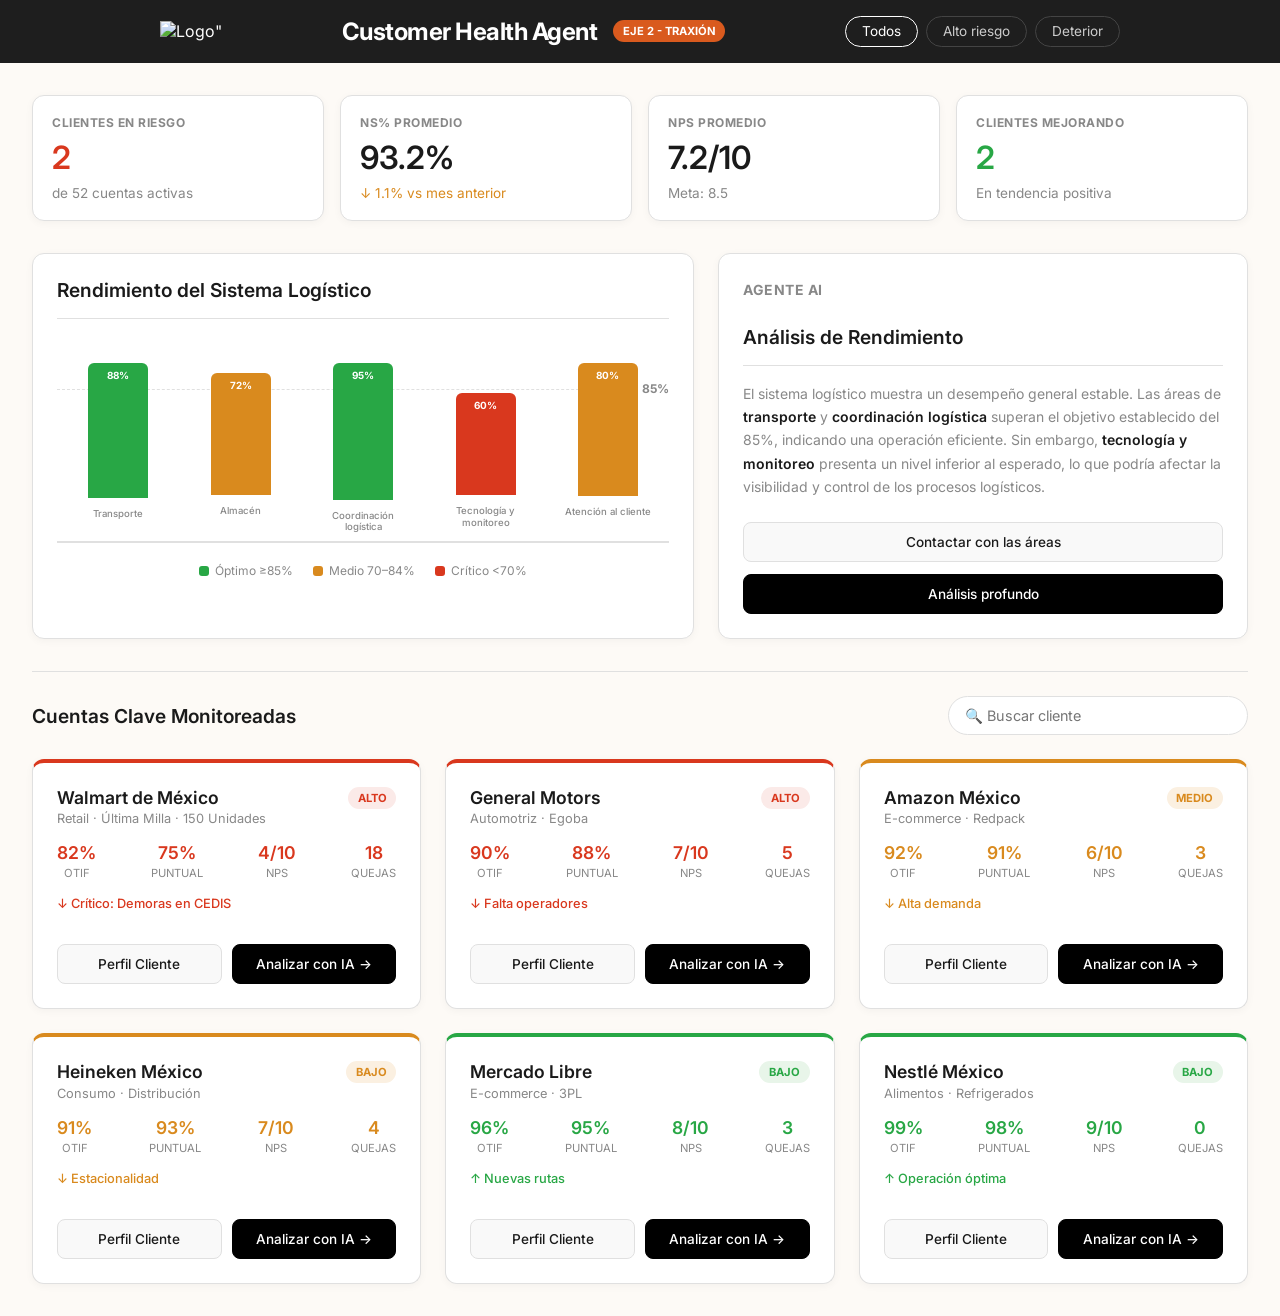
==== index.html @ bd0950a3 "corregi cosas" ====
<!DOCTYPE html>
<html lang="es">
<head>
    <meta charset="UTF-8">
    <meta name="viewport" content="width=device-width, initial-scale=1.0">
    <title>Customer Health Agent - Traxión</title>
    <link href="https://fonts.googleapis.com/css2?family=Inter:wght@400;500;600;700&display=swap" rel="stylesheet">
    <link rel="stylesheet" href="css/styles.css">
</head>
<body>

    <header class="topbar">
        <div>
            <img class="logo" src="https://traxion.global/hubfs/traxion-global-sitio-mar24/Nuevos%20Logos%20REDIMENSI%C3%93N/Logos%20TRAXION%20-%20No%20tilde/SVG-500x150_17-TRAXION%20ESP%20GRIS.svg" alt=Logo">
        </div>
        <div class="topbar__logo">
            <h1>Customer Health Agent</h1>
            <span class="badge badge--brand">EJE 2 - TRAXIÓN</span>
        </div>
     
        <div class="topbar__filters">
            <button class="btn btn--pill active">Todos</button>
            <button class="btn btn--pill">Alto riesgo</button>
            <button class="btn btn--pill">Deterior</button>
        </div>
    </header>

    <main class="dashboard">
        
        <section class="kpi-summary">
            <div class="kpi-card">
                <p class="kpi-card__title">CLIENTES EN RIESGO</p>
                <p class="kpi-card__value text-danger">2</p>
                <p class="kpi-card__subtitle">de 52 cuentas activas</p>
            </div>
            <div class="kpi-card">
                <p class="kpi-card__title">NS% PROMEDIO</p>
                <p class="kpi-card__value">93.2%</p>
                <p class="kpi-card__subtitle text-warning">↓ 1.1% vs mes anterior</p>
            </div>
            <div class="kpi-card">
                <p class="kpi-card__title">NPS PROMEDIO</p>
                <p class="kpi-card__value"><span class="text-main">7.2</span>/10</p>
                <p class="kpi-card__subtitle">Meta: 8.5</p>
            </div>
            <div class="kpi-card">
                <p class="kpi-card__title">CLIENTES MEJORANDO</p>
                <p class="kpi-card__value text-success">2</p>
                <p class="kpi-card__subtitle">En tendencia positiva</p>
            </div>
        </section>
        <section class="Logistic">
            <section class="graphics">

            <h2>Rendimiento del Sistema Logístico</h2>
            <br>
                <div class="grafica">

                    <div class="meta"><span>85%</span></div>

                    <div class="grupo-barra">
                        <div class="barra" id="transporte"><span class="porcentaje"></span></div>
                        <span class="titulo-barra">Transporte</span>
                    </div>

                    <div class="grupo-barra">
                        <div class="barra" id="almacen"><span class="porcentaje"></span></div>
                        <span class="titulo-barra">Almacén</span>
                    </div>

                    <div class="grupo-barra">
                        <div class="barra" id="coordinacion"><span class="porcentaje"></span></div>
                        <span class="titulo-barra">Coordinación logística</span>
                    </div>

                    <div class="grupo-barra">
                        <div class="barra" id="tecnologia"><span class="porcentaje"></span></div>
                        <span class="titulo-barra">Tecnología y monitoreo</span>
                    </div>

                    <div class="grupo-barra">
                        <div class="barra" id="cliente"><span class="porcentaje"></span></div>
                        <span class="titulo-barra">Atención al cliente</span>
                    </div>
                </div>

                <div class="leyenda">
                    <div class="estado">
                        <span class="color verde"></span>
                        Óptimo ≥85%
                    </div>

                    <div class="estado">
                        <span class="color amarillo"></span>
                        Medio 70–84%
                    </div>

                    <div class="estado">
                        <span class="color rojo"></span>
                        Crítico &lt;70%
                    </div>
                </div>
            </section>
            <section class="panel-analisis">
                <p class="panel-analisis__eyebrow">AGENTE AI</p>
                <h3>Análisis de Rendimiento</h3>
                <p>
                El sistema logístico muestra un desempeño general estable. 
                Las áreas de <b>transporte</b> y <b>coordinación logística</b> superan el objetivo 
                establecido del 85%, indicando una operación eficiente.

                Sin embargo, <b>tecnología y monitoreo</b> presenta un nivel inferior al esperado,
                lo que podría afectar la visibilidad y control de los procesos logísticos.
                </p>

                <div class="botones">

                    <button class="btn-contacto">
                        Contactar con las áreas
                    </button>

                    <button class="btn-analisis">
                        Análisis profundo
                    </button>

                </div>

            </section>

        </section>
        
        <section class="clients">
            <div class="clients__header">
                <h2>Cuentas Clave Monitoreadas</h2>
                <div class="search-container">

            <input type="text" class="search-bar" placeholder="🔍 Buscar cliente" id="buscador">  

            </div>
            </div>

            <div class="clients__grid"></div>

        </section>
    </main>
    <script src="js/data.js"></script>
    <script src="js/script.js"></script>
</body>
</html>
---- css/styles.css ----
/* =========================================
   1. VARIABLES Y COLORES
   ========================================= */
:root {
    --bg-app: #fdfaf6;
    --bg-card: #ffffff;
    --text-main: #1a1a1a;
    --text-muted: #888888;
    --danger: #d9381e;
    --danger-light: #fbeae8;
    --warning: #d98a1e;
    --warning-light: #fbf0e1;
    --success: #28a745;
    --success-light: #e8f5e9;
    --brand-dark: #1e1e1e;
    --brand-orange: #d95a1e;
    --border-color: #e0e0e0;
    --shadow: 0 2px 8px rgba(0,0,0,0.04);
}

* { margin: 0; padding: 0; box-sizing: border-box; font-family: 'Inter', sans-serif; }
body { background-color: var(--bg-app); color: var(--text-main); }

/* =========================================
   2. TOPBAR
   ========================================= */
.topbar {
    display: flex;
    justify-content: space-between;
    align-items: center;
    padding: 1rem 10rem;
    background-color: var(--brand-dark);
    color: white;
    flex-wrap: wrap;     
    gap: 0.75rem;        
    position: sticky;    /* Le dice al navegador que se "pegue" al hacer scroll */
    top: 0;              /* Se pega exactamente en el tope (0 pixeles) de la pantalla */
    z-index: 1000;       /* Asegura que la barra siempre pase por encima de las tarjetas y no por detrás */
}
.topbar__logo { display: flex; align-items: center; gap: 1rem; flex-wrap: wrap; }
.topbar__logo h1 { font-size: 1.5rem; font-weight: 700; letter-spacing: -0.5px; }
.topbar__subtitle { color: #aaa; font-size: 0.85rem; margin-left: 1rem; }

.topbar__filters { display: flex; gap: 0.5rem; flex-wrap: wrap; } /* ← flex-wrap NUEVO */

/* =========================================
   3. DASHBOARD Y LAYOUT
   ========================================= */
.logo{
    height: 50px;
}

.dashboard { max-width: 1280px; margin: 0 auto; padding: 2rem; }

.kpi-summary {
    display: grid;
    grid-template-columns: repeat(4, 1fr);
    gap: 1rem;
    margin-bottom: 2rem;
}

.clients__header {
    display: flex;
    justify-content: space-between;
    align-items: center;
    margin-bottom: 1.5rem;
    border-top: 1px solid var(--border-color);
    padding-top: 1.5rem;
    flex-wrap: wrap;   
    gap: 0.75rem;      
}
.clients__header h2 { font-size: 1.2rem; font-weight: 600; }

.clients__grid {
    display: grid;
    grid-template-columns: repeat(3, 1fr);
    gap: 1.5rem;
}

/* =========================================
   3.5. GRAFICAS (Grafica y agente)
   ========================================= */
.Logistic {
    display: grid;
    grid-template-columns: 1.25fr 1fr;
    gap: 1.5rem;
    margin-bottom: 2rem;
}

.graphics, .panel-analisis {
    background: var(--bg-card);
    border-radius: 12px;
    padding: 1.5rem;
    box-shadow: var(--shadow);
    border: 1px solid var(--border-color);
    display: flex;
    flex-direction: column;
}

/* Encabezado de sección — igual que clients__header */
.graphics h2 {
    font-size: 1.2rem;
    font-weight: 600;
    color: var(--text-main);
    padding-bottom: 1rem;
    border-bottom: 1px solid var(--border-color);
    margin-bottom: 0;
}

/* Label "AGENTE AI" — igual que kpi-card__title */
.panel-analisis__eyebrow {
    font-size: 0.75rem;
    font-weight: 700;
    color: var(--brand-orange);
    text-transform: uppercase;
    letter-spacing: 0.5px;
    margin-bottom: 0.35rem;
}

/* Título principal del panel */
.panel-analisis h3 {
    font-size: 1.2rem;
    font-weight: 600;
    color: var(--text-main);
    padding-bottom: 1rem;
    border-bottom: 1px solid var(--border-color);
    margin-bottom: 1rem;
}

.panel-analisis p {
    font-size: 0.875rem;
    color: var(--text-muted);
    line-height: 1.65;
    flex: 1;
    margin-bottom: 1.5rem;
}

.panel-analisis b {
    color: var(--text-main);
    font-weight: 600;
}

/* ── Gráfica de barras ── */
.grafica {
    height: 200px;
    display: flex;
    align-items: flex-end;
    justify-content: space-around;
    position: relative;
    padding-bottom: 8px;
    border-bottom: 2px solid var(--border-color);
    margin-top: 2rem;
    margin-bottom: 1.25rem;
}

.meta {
    position: absolute;
    bottom: 85%;
    left: 0;
    width: 100%;
    border-top: 1px dashed var(--border-color);
    z-index: 1;
}

.meta span {
    position: absolute;
    top: -7px;           /* Centra el número exactamente a la mitad de la línea */
    right: 0;            /* Lo mueve a la derecha, donde se ve más limpio */
    left: auto;          /* Anula el left:0 que estaba causando el problema */
    font-size: 0.75rem;
    color: var(--text-muted);
    font-weight: 700;
    background: var(--bg-card); /* Fondo blanco para que corte la línea punteada */
    padding-left: 10px;  /* Le da un respiro visual antes de que empiece la línea */
    line-height: 1;
}

.grupo-barra {
    display: flex;
    flex-direction: column;
    align-items: center;
    width: clamp(70px, 16vw, 100px);
    z-index: 2;
    height: 100%;
    justify-content: flex-end;
}

.barra {
    width: 60px;
    border-radius: 6px 6px 0 0;
    display: flex;
    justify-content: center;
    align-items: flex-start;
    padding-top: 6px;
    transition: height 0.9s cubic-bezier(0.34, 1.56, 0.64, 1);
}

.porcentaje {
    color: white;
    font-size: 0.7rem;
    font-weight: 700;
}

.titulo-barra {
    font-size: 0.68rem;
    font-weight: 500;
    color: var(--text-muted);
    text-align: center;
    margin-top: 10px;
    line-height: 1.2;
    height: 28px;
}

/* ── Leyenda ── */
.leyenda {
    display: flex;
    justify-content: center;
    gap: 1.25rem;
}

.estado {
    display: flex;
    align-items: center;
    gap: 6px;
    font-size: 0.75rem;
    color: var(--text-muted);
}

.estado .color {
    width: 10px;
    height: 10px;
    border-radius: 3px;
}

.color.verde   { background-color: var(--success); }
.color.amarillo { background-color: var(--warning); }
.color.rojo    { background-color: var(--danger); }

/* ── Botones del panel — reutilizan el sistema existente ── */
.botones {
    display: flex;
    flex-direction: column;
    gap: 0.75rem;
}

.btn-contacto {
    flex: 1;
    padding: 0.7rem 1rem;
    font-size: 0.85rem;
    font-weight: 500;
    text-align: center;
    border-radius: 8px;
    border: 1px solid var(--border-color);
    color: var(--text-main);
    background-color: #f9f9f9;
    cursor: pointer;
    transition: all 0.2s ease;
}
.btn-contacto:hover { background-color: #eeeeee; border-color: #bbb; }

.btn-analisis {
    flex: 1;
    padding: 0.7rem 1rem;
    font-size: 0.85rem;
    font-weight: 500;
    text-align: center;
    border-radius: 8px;
    border: 1px solid #000;
    background-color: #000;
    color: #fff;
    cursor: pointer;
    transition: all 0.2s ease;
}
.btn-analisis:hover {
    background-color: #333;
    box-shadow: 0 4px 8px rgba(0,0,0,0.15);
    transform: translateY(-1px);
}

@media (max-width: 900px) {
    .Logistic { grid-template-columns: 1fr; }
    .barra { width: clamp(35px, 9vw, 55px); } /* ← Barras más anchas en móvil */
    .grupo-barra { width: clamp(50px, 12vw, 70px); }
}
/* =========================================
   4. TARJETAS (CARDS)
   ========================================= */
.kpi-card, .client-card {
    background-color: var(--bg-card);
    border-radius: 12px;
    padding: 1.2rem;
    box-shadow: var(--shadow);
    border: 1px solid var(--border-color);
}

.kpi-card { display: flex; flex-direction: column; gap: 0.5rem; }
.kpi-card__title { font-size: 0.75rem; font-weight: 700; color: var(--text-muted); letter-spacing: 0.5px; }
.kpi-card__value { font-size: 2rem; font-weight: 600; }
.kpi-card__subtitle { font-size: 0.85rem; color: var(--text-muted); }

.client-card {
    display: flex;
    flex-direction: column;
    position: relative;
    overflow: hidden;
    padding: 24px;
}

.card--danger { border-top: 4px solid var(--danger); }
.card--warning { border-top: 4px solid var(--warning); }
.card--success { border-top: 4px solid var(--success); }

.client-card__header {
    display: flex;
    justify-content: space-between;
    align-items: flex-start;
    margin-bottom: 1rem;
    gap: 0.5rem;         
}

.client-card__name { font-size: 1.1rem; font-weight: 600; margin-bottom: 0.2rem; }
.client-card__meta { font-size: 0.8rem; color: var(--text-muted); }

.client-card__metrics {
    display: flex;
    justify-content: space-between;
    margin-bottom: 0.75rem;
}

.metric { display: flex; flex-direction: column; align-items: center; gap: 0.2rem; }
.metric__value { font-weight: 600; font-size: 1.1rem; }
.metric__label { font-size: 0.7rem; color: var(--text-muted); text-transform: uppercase; }

.client-card__trend { margin-bottom: 1rem; }
.badge-trend { font-size: 0.8rem; font-weight: 500; }

/* =========================================
   5. BOTONES Y ETIQUETAS
   ========================================= */
.badge {
    padding: 0.25rem 0.6rem;
    border-radius: 12px;
    font-size: 0.7rem;
    font-weight: 700;
    text-transform: uppercase;
    white-space: nowrap;  
    flex-shrink: 0;       
}
.badge--brand { background-color: var(--brand-orange); color: white; border-radius: 20px; }
.badge--danger-light { background-color: var(--danger-light); color: var(--danger); }
.badge--warning-light { background-color: var(--warning-light); color: var(--warning); }
.badge--success-light { background-color: var(--success-light); color: var(--success); }

.btn--pill {
    padding: 0.4rem 1rem;
    border-radius: 20px;
    background: transparent;
    border: 1px solid #444;
    color: #ccc;
    cursor: pointer;
    font-size: 0.85rem;
    white-space: nowrap;
}
.btn--pill.active { border-color: white; color: white; }

.client-card__actions {
    display: flex;
    gap: 10px;
    margin-top: auto;
    padding-top: 1rem;
}

.btn--outline-full {
    flex: 1;
    padding: 0.7rem 0.5rem;
    font-size: 0.85rem;
    font-weight: 500;
    text-align: center;
    text-decoration: none;
    border-radius: 8px;
    border: 1px solid var(--border-color);
    color: var(--text-main);
    background-color: #f9f9f9;
    transition: all 0.2s ease;
    display: inline-block;
    white-space: nowrap;
}
.btn--outline-full:hover { background-color: #eeeeee; border-color: #bbbbbb; color: #000; }
.btn--primary { background-color: #000 !important; color: #fff !important; border-color: #000 !important; }
.btn--primary:hover { background-color: #333 !important; color: #fff !important; box-shadow: 0 4px 8px rgba(0,0,0,0.2); }

.search-bar {
    padding: 0.6rem 1rem;
    border-radius: 30px;
    border: 1px solid var(--border-color);
    width: 300px;
    font-size: 0.9rem;
    outline: none;
    background-color: #ffffff;
    transition: all 0.3s ease;
}
.search-bar:focus {
    border-color: var(--border-color);
    box-shadow: 0 0 0 4px rgba(221,177,157,0.1);
    width: 350px;
}

.text-danger { color: var(--danger); }
.text-warning { color: var(--warning); }
.text-success { color: var(--success); }
.text-main { color: var(--text-main); }

/* =========================================
   6. RESPONSIVE  ← TODO NUEVO
   ========================================= */
@media (max-width: 1100px) {
    .topbar { padding: 1rem 2rem; }
}

@media (max-width: 900px) {
    .kpi-summary { grid-template-columns: repeat(2, 1fr); }
    .clients__grid { grid-template-columns: repeat(2, 1fr); }
    .search-bar { width: 220px; }
    .search-bar:focus { width: 240px; }
}

@media (max-width: 600px) {
    .topbar { padding: 0.75rem 1rem; }
    .topbar__logo h1 { font-size: 1.1rem; }
    .dashboard { padding: 1rem; }
    .kpi-summary { grid-template-columns: repeat(2, 1fr); gap: 0.75rem; }
    .kpi-card__value { font-size: 1.6rem; }
    .clients__grid { grid-template-columns: 1fr; }
    .clients__header { flex-direction: column; align-items: flex-start; }
    .search-bar { width: 100%; }
    .search-bar:focus { width: 100%; }
    .client-card { padding: 16px; }
    .btn--outline-full { font-size: 0.78rem; padding: 0.6rem 0.4rem; }
}

.grafica { height: 180px; margin-top: 1.5rem; }
.titulo-barra { font-size: 0.6rem; }
.porcentaje { font-size: 0.62rem; }
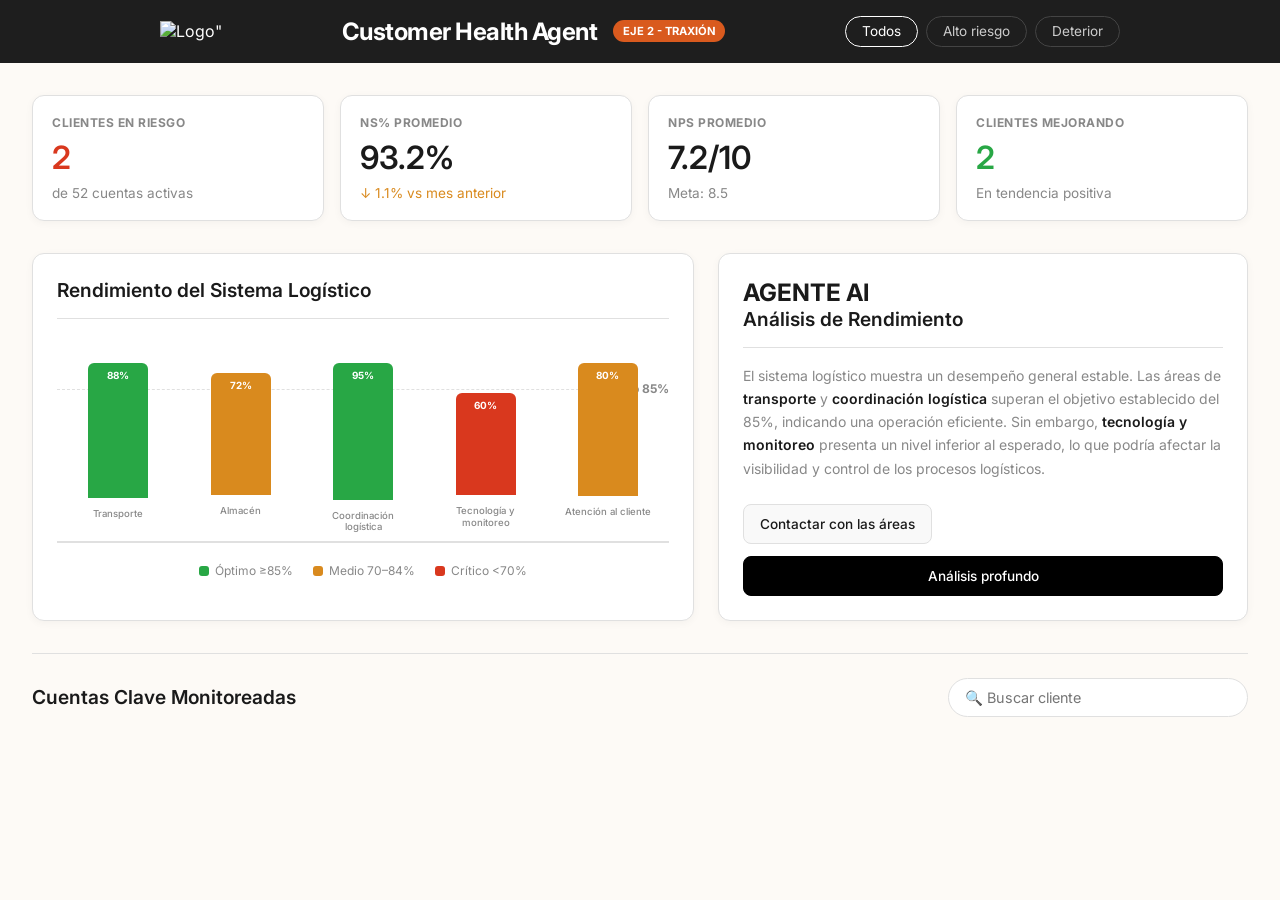
==== commit 9cf5ca28: "contacto areas" ====
--- a/index.html
+++ b/index.html
@@ -56,7 +56,7 @@
             <br>
                 <div class="grafica">
 
-                    <div class="meta"><span>85%</span></div>
+                    <div class="meta"><span>Objetivo 85%</span></div>
 
                     <div class="grupo-barra">
                         <div class="barra" id="transporte"><span class="porcentaje"></span></div>
@@ -102,7 +102,7 @@
                 </div>
             </section>
             <section class="panel-analisis">
-                <p class="panel-analisis__eyebrow">AGENTE AI</p>
+                <h2>AGENTE AI</h2>
                 <h3>Análisis de Rendimiento</h3>
                 <p>
                 El sistema logístico muestra un desempeño general estable. 
@@ -115,9 +115,11 @@
 
                 <div class="botones">
 
-                    <button class="btn-contacto">
-                        Contactar con las áreas
-                    </button>
+                    <a href="contacto_areas.html">
+                        <button class="btn-contacto">
+                            Contactar con las áreas
+                        </button>
+                    </a>
 
                     <button class="btn-analisis">
                         Análisis profundo
@@ -129,6 +131,7 @@
 
         </section>
         
+
         <section class="clients">
             <div class="clients__header">
                 <h2>Cuentas Clave Monitoreadas</h2>
@@ -139,11 +142,137 @@
             </div>
             </div>
 
-            <div class="clients__grid"></div>
-
+            <div class="clients__grid">
+                
+                <article class="client-card card--danger">
+                    <div class="client-card__header">
+                        <div class="client-card__info">
+                            <h3 class="client-card__name">Walmart de México</h3>
+                            <p class="client-card__meta">Retail · Última Milla · 150 Unidades</p>
+                        </div>
+                        <span class="badge badge--danger-light">ALTO</span>
+                    </div>
+                    <div class="client-card__metrics">
+                        <div class="metric"><span class="metric__value text-danger">82%</span><span class="metric__label">OTIF</span></div>
+                        <div class="metric"><span class="metric__value text-danger">75%</span><span class="metric__label">Puntual</span></div>
+                        <div class="metric"><span class="metric__value text-danger">4/10</span><span class="metric__label">NPS</span></div>
+                        <div class="metric"><span class="metric__value text-danger">18</span><span class="metric__label">Quejas</span></div>
+                    </div>
+                    <div class="client-card__trend"><span class="text-danger badge-trend">↓ Crítico: Demoras en CEDIS</span></div>
+                    <div class="client-card__actions">
+                        <a href="perfil-cliente.html?id=walmart" class="btn btn--outline-full">Perfil Cliente</a>
+                        <a href="diagnostico.html" class="btn btn--outline-full btn--primary">Analizar con IA →</a>
+                    </div>
+                </article>
+
+                <article class="client-card card--danger">
+                    <div class="client-card__header">
+                        <div class="client-card__info">
+                            <h3 class="client-card__name">General Motors</h3>
+                            <p class="client-card__meta">Automotriz · Egoba</p>
+                        </div>
+                        <span class="badge badge--danger-light">ALTO</span>
+                    </div>
+                    <div class="client-card__metrics">
+                        <div class="metric"><span class="metric__value text-danger">90%</span><span class="metric__label">OTIF</span></div>
+                        <div class="metric"><span class="metric__value text-danger">88%</span><span class="metric__label">Puntual</span></div>
+                        <div class="metric"><span class="metric__value text-danger">7/10</span><span class="metric__label">NPS</span></div>
+                        <div class="metric"><span class="metric__value text-danger">5</span><span class="metric__label">Quejas</span></div>
+                    </div>
+                    <div class="client-card__trend"><span class="text-danger badge-trend">↓ Alerta: Falta operadores</span></div>
+                    <div class="client-card__actions">
+                        <a href="perfil-cliente.html?id=gm" class="btn btn--outline-full">Perfil Cliente</a>
+                        <a href="diagnostico-General-Motors.html" class="btn btn--outline-full btn--primary">Analizar con IA →</a>
+                    </div>
+                </article>
+
+                <article class="client-card card--warning">
+                    <div class="client-card__header">
+                        <div class="client-card__info">
+                            <h3 class="client-card__name">Amazon México</h3>
+                            <p class="client-card__meta">E-commerce · Redpack</p>
+                        </div>
+                        <span class="badge badge--warning-light">MEDIO</span>
+                    </div>
+                    <div class="client-card__metrics">
+                        <div class="metric"><span class="metric__value text-warning">92%</span><span class="metric__label">OTIF</span></div>
+                        <div class="metric"><span class="metric__value text-warning">91%</span><span class="metric__label">Puntual</span></div>
+                        <div class="metric"><span class="metric__value text-warning">6/10</span><span class="metric__label">NPS</span></div>
+                        <div class="metric"><span class="metric__value text-warning">12</span><span class="metric__label">Quejas</span></div>
+                    </div>
+                    <div class="client-card__trend"><span class="text-warning badge-trend">↓ Alta demanda</span></div>
+                    <div class="client-card__actions">
+                        <a href="perfil-cliente.html?id=amazon" class="btn btn--outline-full">Perfil Cliente</a>
+                        <a href="diagnostico-Amazon.html" class="btn btn--outline-full btn--primary">Analizar con IA →</a>
+                    </div>
+                </article>
+
+                <article class="client-card card--warning">
+                    <div class="client-card__header">
+                        <div class="client-card__info">
+                            <h3 class="client-card__name">Heineken México</h3>
+                            <p class="client-card__meta">Consumo · Distribución</p>
+                        </div>
+                        <span class="badge badge--warning-light">BAJO</span>
+                    </div>
+                    <div class="client-card__metrics">
+                        <div class="metric"><span class="metric__value text-warning">98%</span><span class="metric__label">OTIF</span></div>
+                        <div class="metric"><span class="metric__value text-warning">97%</span><span class="metric__label">Puntual</span></div>
+                        <div class="metric"><span class="metric__value text-warning">9/10</span><span class="metric__label">NPS</span></div>
+                        <div class="metric"><span class="metric__value text-warning">1</span><span class="metric__label">Quejas</span></div>
+                    </div>
+                    <div class="client-card__trend"><span class="text-warning badge-trend">↓ Estacionalidad</span></div>
+                    <div class="client-card__actions">
+                        <a href="perfil-cliente.html?id=heineken" class="btn btn--outline-full">Perfil Cliente</a>
+                        <a href="diagnostico-Heineken.html" class="btn btn--outline-full btn--primary">Analizar con IA →</a>
+                    </div>
+                </article>
+
+                <article class="client-card card--success">
+                    <div class="client-card__header">
+                        <div class="client-card__info">
+                            <h3 class="client-card__name">Mercado Libre</h3>
+                            <p class="client-card__meta">E-commerce · 3PL</p>
+                        </div>
+                        <span class="badge badge--success-light">BAJO</span>
+                    </div>
+                    <div class="client-card__metrics">
+                        <div class="metric"><span class="metric__value text-main">96%</span><span class="metric__label">OTIF</span></div>
+                        <div class="metric"><span class="metric__value text-main">95%</span><span class="metric__label">Puntual</span></div>
+                        <div class="metric"><span class="metric__value text-main">8/10</span><span class="metric__label">NPS</span></div>
+                        <div class="metric"><span class="metric__value text-main">3</span><span class="metric__label">Quejas</span></div>
+                    </div>
+                    <div class="client-card__trend"><span class="text-success badge-trend">↑ Nuevas rutas</span></div>
+                    <div class="client-card__actions">
+                        <a href="perfil-cliente.html?id=meli" class="btn btn--outline-full">Perfil Cliente</a>
+                        <a href="diagnostico-Mercado-Libre.html" class="btn btn--outline-full btn--primary">Analizar con IA →</a>
+                    </div>
+                </article>
+
+                <article class="client-card card--success">
+                    <div class="client-card__header">
+                        <div class="client-card__info">
+                            <h3 class="client-card__name">Nestlé México</h3>
+                            <p class="client-card__meta">Alimentos · Refrigerados</p>
+                        </div>
+                        <span class="badge badge--success-light">BAJO</span>
+                    </div>
+                    <div class="client-card__metrics">
+                        <div class="metric"><span class="metric__value text-main">99%</span><span class="metric__label">OTIF</span></div>
+                        <div class="metric"><span class="metric__value text-main">98%</span><span class="metric__label">Puntual</span></div>
+                        <div class="metric"><span class="metric__value text-main">9/10</span><span class="metric__label">NPS</span></div>
+                        <div class="metric"><span class="metric__value text-main">0</span><span class="metric__label">Quejas</span></div>
+                    </div>
+                    <div class="client-card__trend"><span class="text-success badge-trend">↑ Operación óptima</span></div>
+                    <div class="client-card__actions">
+                        <a href="perfil-cliente.html?id=nestle" class="btn btn--outline-full">Perfil Cliente</a>
+                        <a href="diagnostico-Nestle.html" class="btn btn--outline-full btn--primary">Analizar con IA →</a>
+                    </div>
+                </article>
+
+            </div>
         </section>
     </main>
-    <script src="js/data.js"></script>
     <script src="js/script.js"></script>
 </body>
 </html>
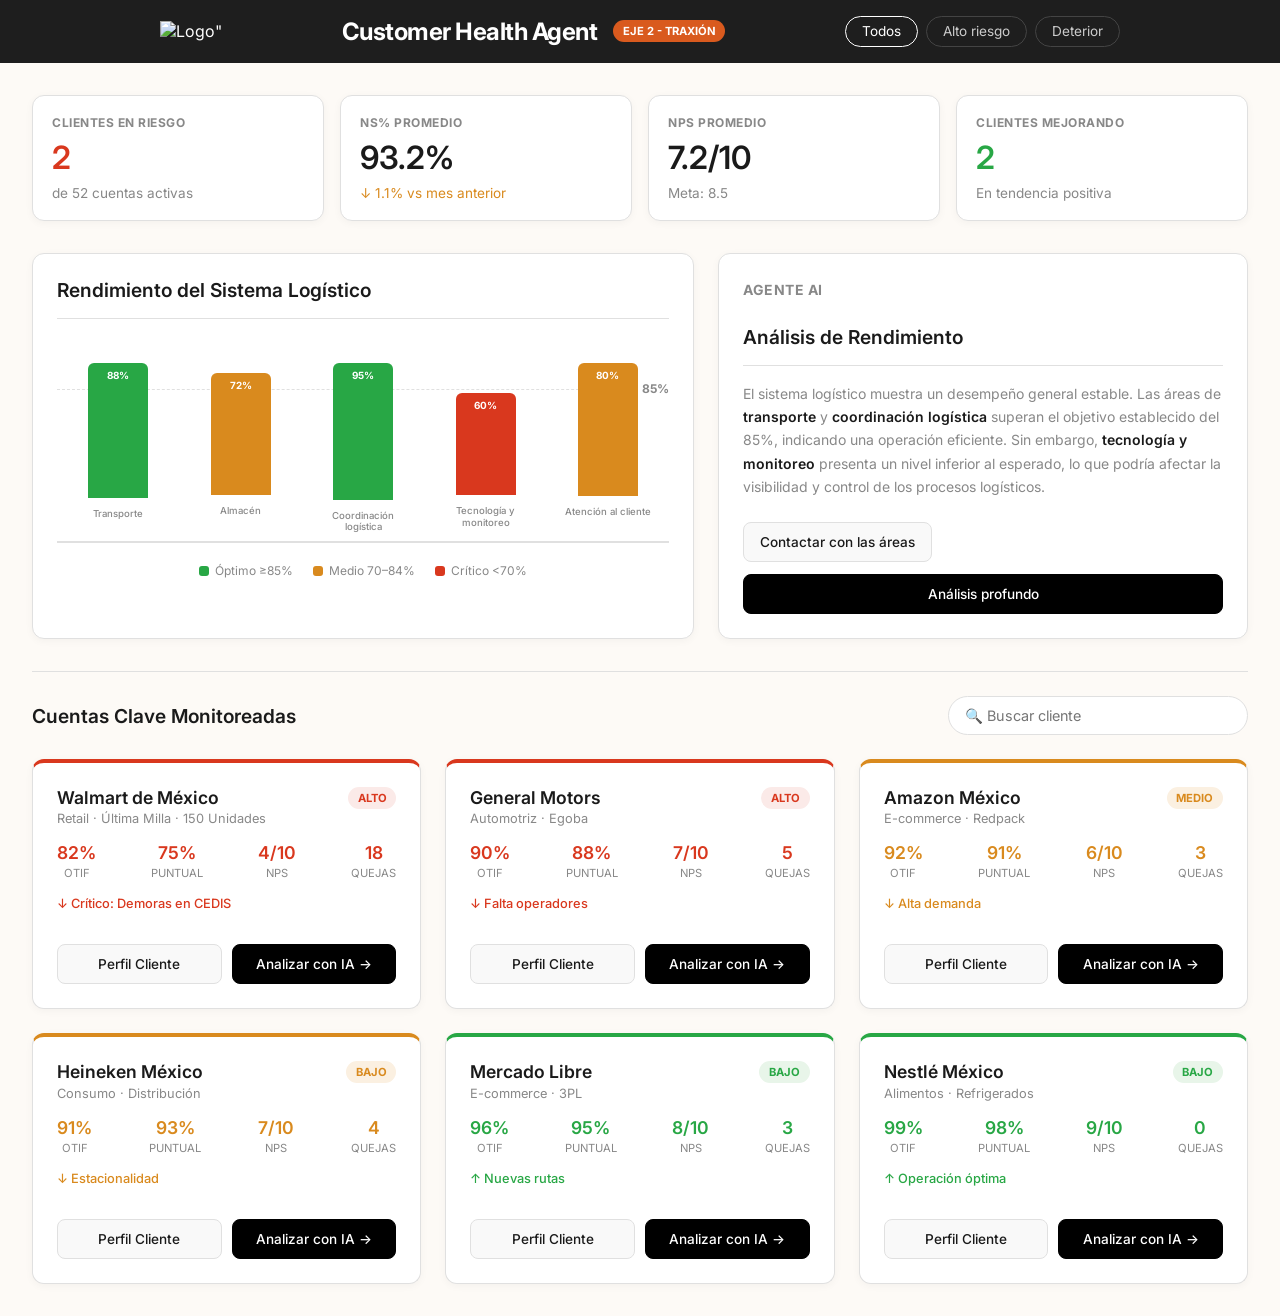
==== commit 3669a3be: "contacto" ====
--- a/index.html
+++ b/index.html
@@ -56,7 +56,7 @@
             <br>
                 <div class="grafica">
 
-                    <div class="meta"><span>Objetivo 85%</span></div>
+                    <div class="meta"><span>85%</span></div>
 
                     <div class="grupo-barra">
                         <div class="barra" id="transporte"><span class="porcentaje"></span></div>
@@ -102,7 +102,7 @@
                 </div>
             </section>
             <section class="panel-analisis">
-                <h2>AGENTE AI</h2>
+                <p class="panel-analisis__eyebrow">AGENTE AI</p>
                 <h3>Análisis de Rendimiento</h3>
                 <p>
                 El sistema logístico muestra un desempeño general estable. 
@@ -131,7 +131,6 @@
 
         </section>
         
-
         <section class="clients">
             <div class="clients__header">
                 <h2>Cuentas Clave Monitoreadas</h2>
@@ -142,137 +141,11 @@
             </div>
             </div>
 
-            <div class="clients__grid">
-                
-                <article class="client-card card--danger">
-                    <div class="client-card__header">
-                        <div class="client-card__info">
-                            <h3 class="client-card__name">Walmart de México</h3>
-                            <p class="client-card__meta">Retail · Última Milla · 150 Unidades</p>
-                        </div>
-                        <span class="badge badge--danger-light">ALTO</span>
-                    </div>
-                    <div class="client-card__metrics">
-                        <div class="metric"><span class="metric__value text-danger">82%</span><span class="metric__label">OTIF</span></div>
-                        <div class="metric"><span class="metric__value text-danger">75%</span><span class="metric__label">Puntual</span></div>
-                        <div class="metric"><span class="metric__value text-danger">4/10</span><span class="metric__label">NPS</span></div>
-                        <div class="metric"><span class="metric__value text-danger">18</span><span class="metric__label">Quejas</span></div>
-                    </div>
-                    <div class="client-card__trend"><span class="text-danger badge-trend">↓ Crítico: Demoras en CEDIS</span></div>
-                    <div class="client-card__actions">
-                        <a href="perfil-cliente.html?id=walmart" class="btn btn--outline-full">Perfil Cliente</a>
-                        <a href="diagnostico.html" class="btn btn--outline-full btn--primary">Analizar con IA →</a>
-                    </div>
-                </article>
+            <div class="clients__grid"></div>
 
-                <article class="client-card card--danger">
-                    <div class="client-card__header">
-                        <div class="client-card__info">
-                            <h3 class="client-card__name">General Motors</h3>
-                            <p class="client-card__meta">Automotriz · Egoba</p>
-                        </div>
-                        <span class="badge badge--danger-light">ALTO</span>
-                    </div>
-                    <div class="client-card__metrics">
-                        <div class="metric"><span class="metric__value text-danger">90%</span><span class="metric__label">OTIF</span></div>
-                        <div class="metric"><span class="metric__value text-danger">88%</span><span class="metric__label">Puntual</span></div>
-                        <div class="metric"><span class="metric__value text-danger">7/10</span><span class="metric__label">NPS</span></div>
-                        <div class="metric"><span class="metric__value text-danger">5</span><span class="metric__label">Quejas</span></div>
-                    </div>
-                    <div class="client-card__trend"><span class="text-danger badge-trend">↓ Alerta: Falta operadores</span></div>
-                    <div class="client-card__actions">
-                        <a href="perfil-cliente.html?id=gm" class="btn btn--outline-full">Perfil Cliente</a>
-                        <a href="diagnostico-General-Motors.html" class="btn btn--outline-full btn--primary">Analizar con IA →</a>
-                    </div>
-                </article>
-
-                <article class="client-card card--warning">
-                    <div class="client-card__header">
-                        <div class="client-card__info">
-                            <h3 class="client-card__name">Amazon México</h3>
-                            <p class="client-card__meta">E-commerce · Redpack</p>
-                        </div>
-                        <span class="badge badge--warning-light">MEDIO</span>
-                    </div>
-                    <div class="client-card__metrics">
-                        <div class="metric"><span class="metric__value text-warning">92%</span><span class="metric__label">OTIF</span></div>
-                        <div class="metric"><span class="metric__value text-warning">91%</span><span class="metric__label">Puntual</span></div>
-                        <div class="metric"><span class="metric__value text-warning">6/10</span><span class="metric__label">NPS</span></div>
-                        <div class="metric"><span class="metric__value text-warning">12</span><span class="metric__label">Quejas</span></div>
-                    </div>
-                    <div class="client-card__trend"><span class="text-warning badge-trend">↓ Alta demanda</span></div>
-                    <div class="client-card__actions">
-                        <a href="perfil-cliente.html?id=amazon" class="btn btn--outline-full">Perfil Cliente</a>
-                        <a href="diagnostico-Amazon.html" class="btn btn--outline-full btn--primary">Analizar con IA →</a>
-                    </div>
-                </article>
-
-                <article class="client-card card--warning">
-                    <div class="client-card__header">
-                        <div class="client-card__info">
-                            <h3 class="client-card__name">Heineken México</h3>
-                            <p class="client-card__meta">Consumo · Distribución</p>
-                        </div>
-                        <span class="badge badge--warning-light">BAJO</span>
-                    </div>
-                    <div class="client-card__metrics">
-                        <div class="metric"><span class="metric__value text-warning">98%</span><span class="metric__label">OTIF</span></div>
-                        <div class="metric"><span class="metric__value text-warning">97%</span><span class="metric__label">Puntual</span></div>
-                        <div class="metric"><span class="metric__value text-warning">9/10</span><span class="metric__label">NPS</span></div>
-                        <div class="metric"><span class="metric__value text-warning">1</span><span class="metric__label">Quejas</span></div>
-                    </div>
-                    <div class="client-card__trend"><span class="text-warning badge-trend">↓ Estacionalidad</span></div>
-                    <div class="client-card__actions">
-                        <a href="perfil-cliente.html?id=heineken" class="btn btn--outline-full">Perfil Cliente</a>
-                        <a href="diagnostico-Heineken.html" class="btn btn--outline-full btn--primary">Analizar con IA →</a>
-                    </div>
-                </article>
-
-                <article class="client-card card--success">
-                    <div class="client-card__header">
-                        <div class="client-card__info">
-                            <h3 class="client-card__name">Mercado Libre</h3>
-                            <p class="client-card__meta">E-commerce · 3PL</p>
-                        </div>
-                        <span class="badge badge--success-light">BAJO</span>
-                    </div>
-                    <div class="client-card__metrics">
-                        <div class="metric"><span class="metric__value text-main">96%</span><span class="metric__label">OTIF</span></div>
-                        <div class="metric"><span class="metric__value text-main">95%</span><span class="metric__label">Puntual</span></div>
-                        <div class="metric"><span class="metric__value text-main">8/10</span><span class="metric__label">NPS</span></div>
-                        <div class="metric"><span class="metric__value text-main">3</span><span class="metric__label">Quejas</span></div>
-                    </div>
-                    <div class="client-card__trend"><span class="text-success badge-trend">↑ Nuevas rutas</span></div>
-                    <div class="client-card__actions">
-                        <a href="perfil-cliente.html?id=meli" class="btn btn--outline-full">Perfil Cliente</a>
-                        <a href="diagnostico-Mercado-Libre.html" class="btn btn--outline-full btn--primary">Analizar con IA →</a>
-                    </div>
-                </article>
-
-                <article class="client-card card--success">
-                    <div class="client-card__header">
-                        <div class="client-card__info">
-                            <h3 class="client-card__name">Nestlé México</h3>
-                            <p class="client-card__meta">Alimentos · Refrigerados</p>
-                        </div>
-                        <span class="badge badge--success-light">BAJO</span>
-                    </div>
-                    <div class="client-card__metrics">
-                        <div class="metric"><span class="metric__value text-main">99%</span><span class="metric__label">OTIF</span></div>
-                        <div class="metric"><span class="metric__value text-main">98%</span><span class="metric__label">Puntual</span></div>
-                        <div class="metric"><span class="metric__value text-main">9/10</span><span class="metric__label">NPS</span></div>
-                        <div class="metric"><span class="metric__value text-main">0</span><span class="metric__label">Quejas</span></div>
-                    </div>
-                    <div class="client-card__trend"><span class="text-success badge-trend">↑ Operación óptima</span></div>
-                    <div class="client-card__actions">
-                        <a href="perfil-cliente.html?id=nestle" class="btn btn--outline-full">Perfil Cliente</a>
-                        <a href="diagnostico-Nestle.html" class="btn btn--outline-full btn--primary">Analizar con IA →</a>
-                    </div>
-                </article>
-
-            </div>
         </section>
     </main>
+    <script src="js/data.js"></script>
     <script src="js/script.js"></script>
 </body>
 </html>
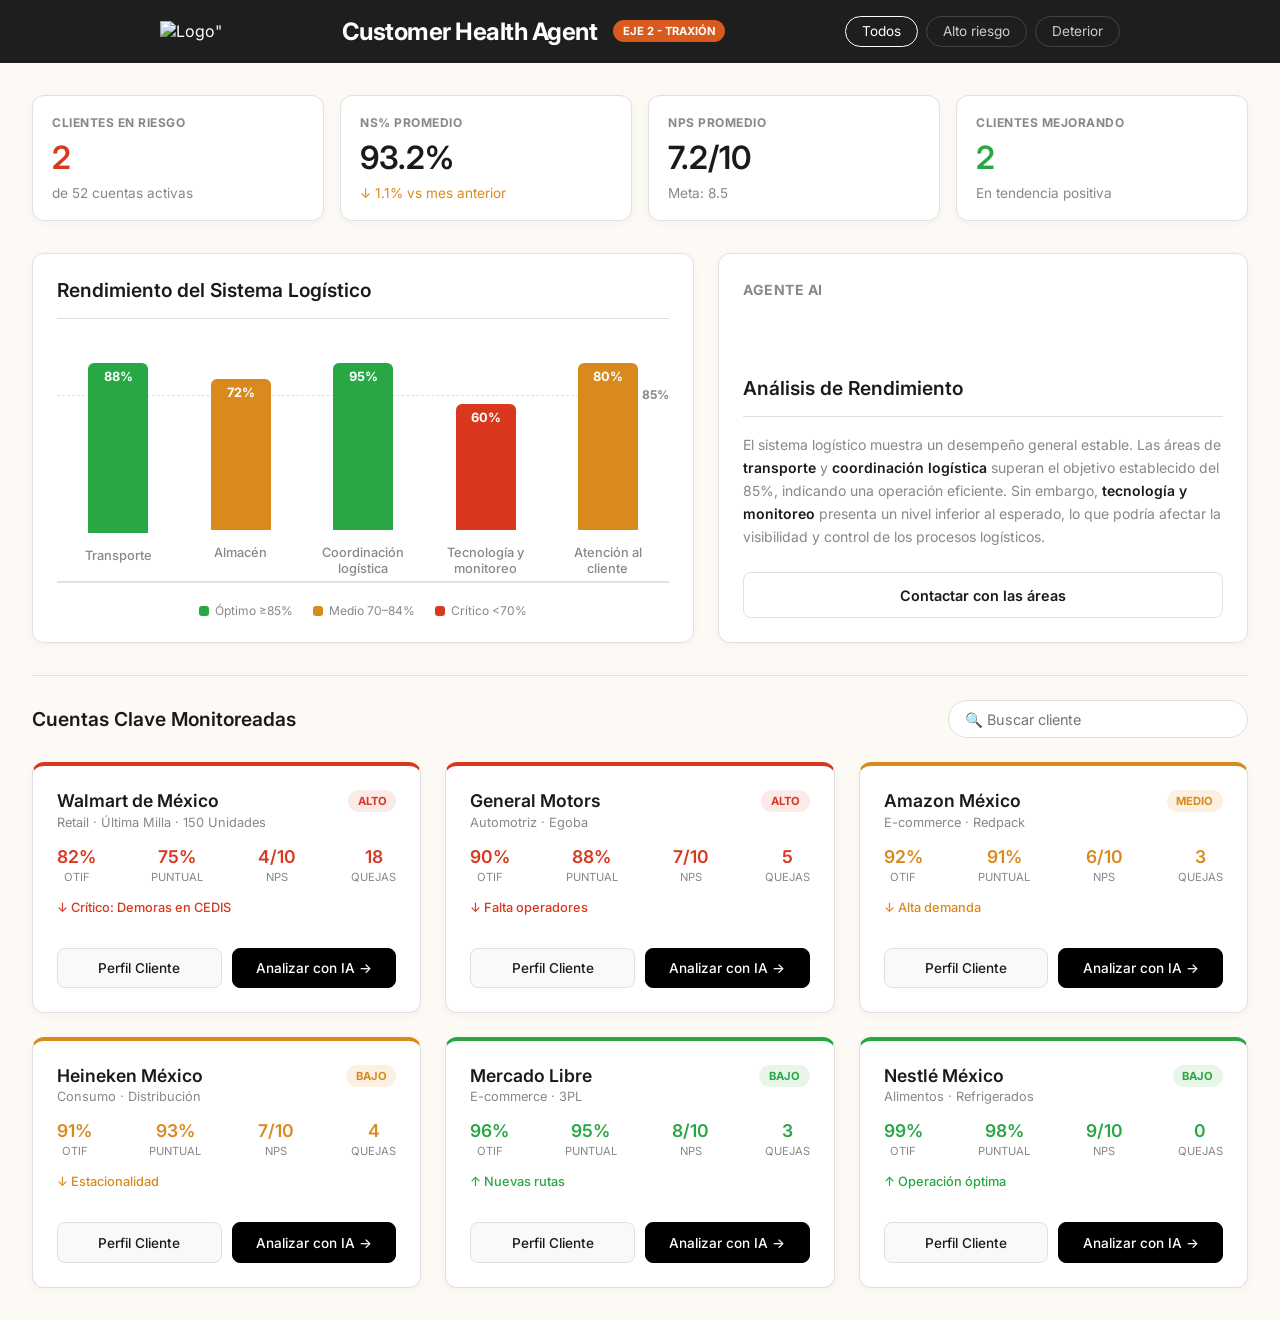
==== commit 860863e4: "borrar boton" ====
--- a/index.html
+++ b/index.html
@@ -121,10 +121,6 @@
                         </button>
                     </a>
 
-                    <button class="btn-analisis">
-                        Análisis profundo
-                    </button>
-
                 </div>
 
             </section>
--- a/css/styles.css
+++ b/css/styles.css
@@ -202,11 +202,11 @@
 }
 
 .titulo-barra {
-    font-size: 0.68rem;
+    font-size: 8rem;
     font-weight: 500;
     color: var(--text-muted);
     text-align: center;
-    margin-top: 10px;
+    margin-top: 15px;
     line-height: 1.2;
     height: 28px;
 }
@@ -244,19 +244,27 @@
 }
 
 .btn-contacto {
-    flex: 1;
-    padding: 0.7rem 1rem;
-    font-size: 0.85rem;
-    font-weight: 500;
+   width: 100%;
+    padding: 0.85rem 1rem;
+    font-size: 0.9rem;
+    font-weight: 600; /* Letra un poco más gruesa para que se lea mejor */
     text-align: center;
-    border-radius: 8px;
+    border-radius: 8px; /* Bordes redondeados modernos estilo píldora */
+    cursor: pointer;
+    transition: all 0.2s ease;
+     background-color: var(--bg-card);
+}
+.btn-contacto {
     border: 1px solid var(--border-color);
     color: var(--text-main);
-    background-color: #f9f9f9;
-    cursor: pointer;
-    transition: all 0.2s ease;
-}
-.btn-contacto:hover { background-color: #eeeeee; border-color: #bbb; }
+    background-color: transparent;
+}
+
+.btn-contacto:hover {
+    background-color: #f0f0f0;
+    border-color: #bbb;
+}
+
 
 .btn-analisis {
     flex: 1;
@@ -438,6 +446,6 @@
     .btn--outline-full { font-size: 0.78rem; padding: 0.6rem 0.4rem; }
 }
 
-.grafica { height: 180px; margin-top: 1.5rem; }
-.titulo-barra { font-size: 0.6rem; }
-.porcentaje { font-size: 0.62rem; }+.grafica { height: 220px; margin-top: 1.5rem; }
+.titulo-barra { font-size: 0.8rem; }
+.porcentaje { font-size: 0.8rem; }
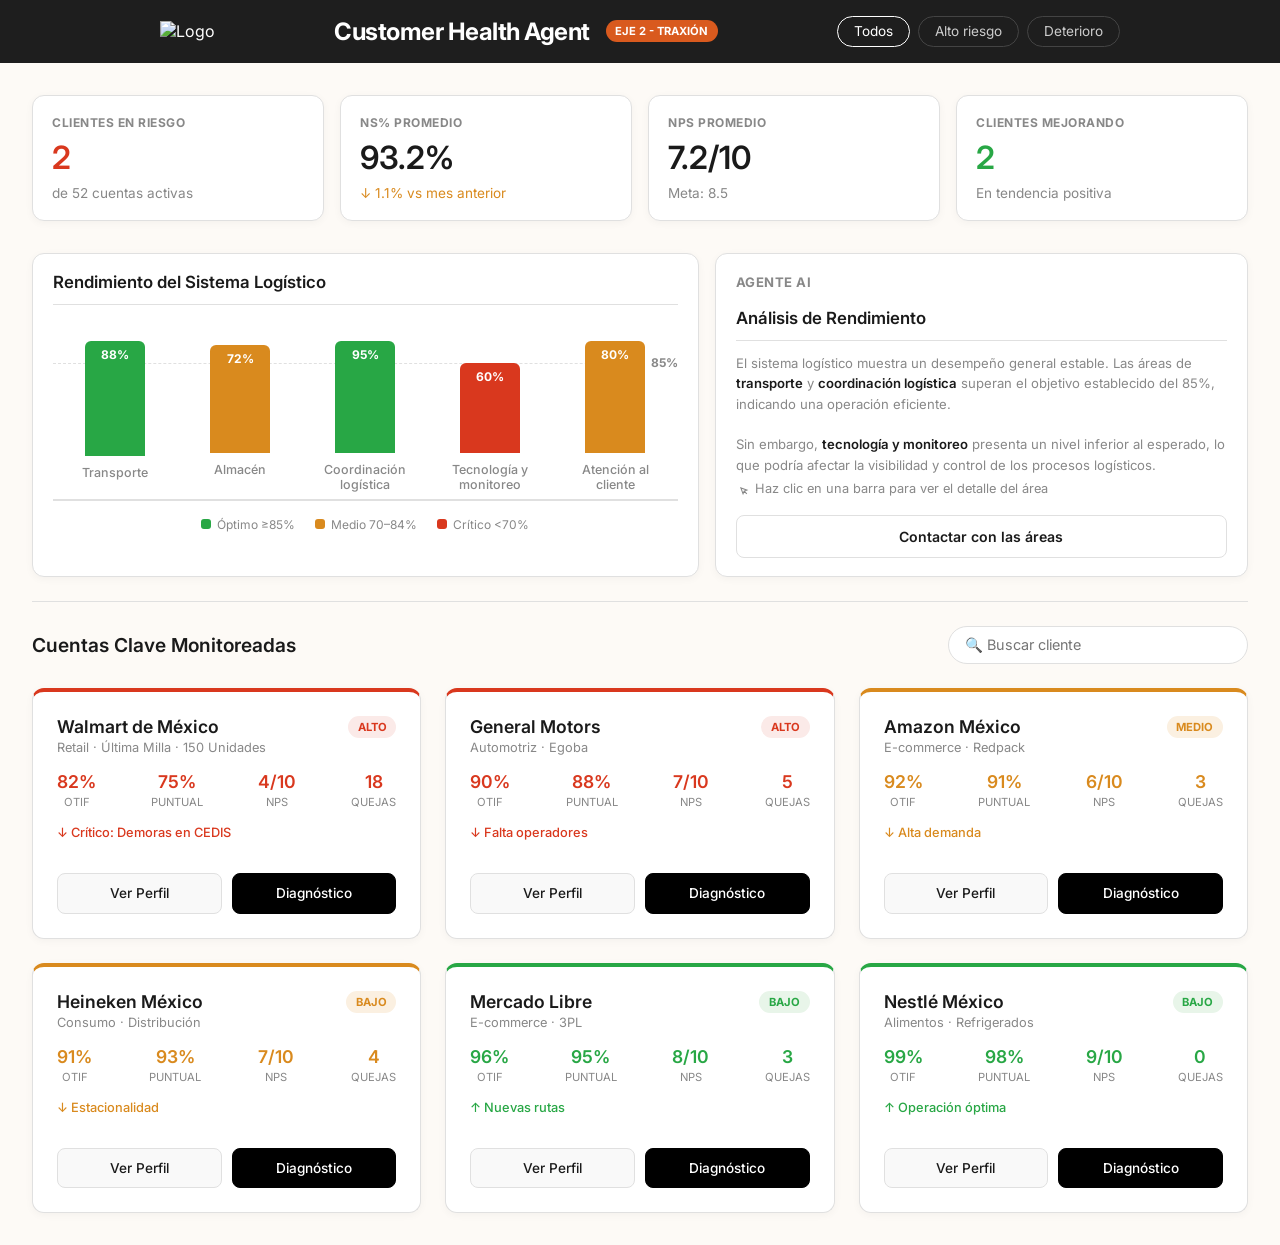
==== commit 2127c7cd: "corregi cosas" ====
--- a/index.html
+++ b/index.html
@@ -11,22 +11,21 @@
 
     <header class="topbar">
         <div>
-            <img class="logo" src="https://traxion.global/hubfs/traxion-global-sitio-mar24/Nuevos%20Logos%20REDIMENSI%C3%93N/Logos%20TRAXION%20-%20No%20tilde/SVG-500x150_17-TRAXION%20ESP%20GRIS.svg" alt=Logo">
+            <img class="logo" src="https://traxion.global/hubfs/traxion-global-sitio-mar24/Nuevos%20Logos%20REDIMENSI%C3%93N/Logos%20TRAXION%20-%20No%20tilde/SVG-500x150_17-TRAXION%20ESP%20GRIS.svg" alt="Logo">
         </div>
         <div class="topbar__logo">
             <h1>Customer Health Agent</h1>
             <span class="badge badge--brand">EJE 2 - TRAXIÓN</span>
         </div>
-     
         <div class="topbar__filters">
             <button class="btn btn--pill active">Todos</button>
             <button class="btn btn--pill">Alto riesgo</button>
-            <button class="btn btn--pill">Deterior</button>
+            <button class="btn btn--pill">Deterioro</button>
         </div>
     </header>
 
     <main class="dashboard">
-        
+
         <section class="kpi-summary">
             <div class="kpi-card">
                 <p class="kpi-card__title">CLIENTES EN RIESGO</p>
@@ -49,98 +48,120 @@
                 <p class="kpi-card__subtitle">En tendencia positiva</p>
             </div>
         </section>
+
         <section class="Logistic">
             <section class="graphics">
-
-            <h2>Rendimiento del Sistema Logístico</h2>
-            <br>
+                <h2>Rendimiento del Sistema Logístico</h2>
+                <br>
                 <div class="grafica">
-
                     <div class="meta"><span>85%</span></div>
 
-                    <div class="grupo-barra">
-                        <div class="barra" id="transporte"><span class="porcentaje"></span></div>
-                        <span class="titulo-barra">Transporte</span>
-                    </div>
+                    <a class="enlace-barra" data-area="transporte">
+                        <div class="grupo-barra">
+                            <div class="barra" id="transporte"><span class="porcentaje"></span></div>
+                            <span class="titulo-barra">Transporte</span>
+                        </div>
+                    </a>
 
-                    <div class="grupo-barra">
-                        <div class="barra" id="almacen"><span class="porcentaje"></span></div>
-                        <span class="titulo-barra">Almacén</span>
-                    </div>
+                    <a class="enlace-barra" data-area="almacen">
+                        <div class="grupo-barra">
+                            <div class="barra" id="almacen"><span class="porcentaje"></span></div>
+                            <span class="titulo-barra">Almacén</span>
+                        </div>
+                    </a>
 
-                    <div class="grupo-barra">
-                        <div class="barra" id="coordinacion"><span class="porcentaje"></span></div>
-                        <span class="titulo-barra">Coordinación logística</span>
-                    </div>
+                    <a class="enlace-barra" data-area="coordinacion">
+                        <div class="grupo-barra">
+                            <div class="barra" id="coordinacion"><span class="porcentaje"></span></div>
+                            <span class="titulo-barra">Coordinación logística</span>
+                        </div>
+                    </a>
 
-                    <div class="grupo-barra">
-                        <div class="barra" id="tecnologia"><span class="porcentaje"></span></div>
-                        <span class="titulo-barra">Tecnología y monitoreo</span>
-                    </div>
+                    <a class="enlace-barra" data-area="tecnologia">
+                        <div class="grupo-barra">
+                            <div class="barra" id="tecnologia"><span class="porcentaje"></span></div>
+                            <span class="titulo-barra">Tecnología y monitoreo</span>
+                        </div>
+                    </a>
 
-                    <div class="grupo-barra">
-                        <div class="barra" id="cliente"><span class="porcentaje"></span></div>
-                        <span class="titulo-barra">Atención al cliente</span>
+                    <a class="enlace-barra" data-area="cliente">
+                        <div class="grupo-barra">
+                            <div class="barra" id="cliente"><span class="porcentaje"></span></div>
+                            <span class="titulo-barra">Atención al cliente</span>
+                        </div>
+                    </a>
+                </div>
+
+                <div class="leyenda">
+                    <div class="estado"><span class="color verde"></span>Óptimo ≥85%</div>
+                    <div class="estado"><span class="color amarillo"></span>Medio 70–84%</div>
+                    <div class="estado"><span class="color rojo"></span>Crítico &lt;70%</div>
+                </div>
+            </section>
+
+            <section class="panel-analisis">
+
+                <div class="panel-default" id="panel-default">
+                    <p class="panel-analisis__eyebrow">AGENTE AI</p>
+                    <h3>Análisis de Rendimiento</h3>
+                    <p>
+                        El sistema logístico muestra un desempeño general estable.
+                        Las áreas de <b>transporte</b> y <b>coordinación logística</b> superan el objetivo
+                        establecido del 85%, indicando una operación eficiente.<br><br>
+                        Sin embargo, <b>tecnología y monitoreo</b> presenta un nivel inferior al esperado,
+                        lo que podría afectar la visibilidad y control de los procesos logísticos.
+                    </p>
+                    <p style="font-size:0.8rem; color:var(--text-muted); margin-top:-0.75rem; display:flex; align-items:center; gap:6px;">
+                        <svg width="13" height="13" viewBox="0 0 24 24" fill="none" stroke="currentColor" stroke-width="2"><path d="M15 15l-2 5L9 9l11 4-5 2zm0 0l5 5"/></svg>
+                        Haz clic en una barra para ver el detalle del área
+                    </p>
+                    <div class="botones">
+                        <a href="contacto_areas.html">
+                            <button class="btn-contacto">Contactar con las áreas</button>
+                        </a>
                     </div>
                 </div>
 
-                <div class="leyenda">
-                    <div class="estado">
-                        <span class="color verde"></span>
-                        Óptimo ≥85%
+                <div class="panel-area" id="panel-area">
+                    <div class="panel-area__header">
+                        <div>
+                            <p class="panel-analisis__eyebrow" id="pa-eyebrow">ÁREA</p>
+                            <p class="panel-area__titulo" id="pa-titulo">—</p>
+                        </div>
+                        <button class="panel-area__cerrar" id="btn-cerrar-panel" title="Cerrar">✕</button>
                     </div>
 
-                    <div class="estado">
-                        <span class="color amarillo"></span>
-                        Medio 70–84%
+                    <div class="panel-area__rendimiento">
+                        <span class="panel-area__valor" id="pa-valor">—</span>
+                        <div class="panel-area__barra-bg">
+                            <div class="panel-area__barra-fill" id="pa-barra-fill"></div>
+                        </div>
                     </div>
 
-                    <div class="estado">
-                        <span class="color rojo"></span>
-                        Crítico &lt;70%
-                    </div>
-                </div>
-            </section>
-            <section class="panel-analisis">
-                <p class="panel-analisis__eyebrow">AGENTE AI</p>
-                <h3>Análisis de Rendimiento</h3>
-                <p>
-                El sistema logístico muestra un desempeño general estable. 
-                Las áreas de <b>transporte</b> y <b>coordinación logística</b> superan el objetivo 
-                establecido del 85%, indicando una operación eficiente.
+                    <div class="panel-area__kpis" id="pa-kpis"></div>
 
-                Sin embargo, <b>tecnología y monitoreo</b> presenta un nivel inferior al esperado,
-                lo que podría afectar la visibilidad y control de los procesos logísticos.
-                </p>
+                    <p class="panel-area__resumen" id="pa-resumen"></p>
 
-                <div class="botones">
-
-                    <a href="contacto_areas.html">
-                        <button class="btn-contacto">
-                            Contactar con las áreas
-                        </button>
+                    <a class="btn-diagnostico-completo" id="pa-btn-link" href="#">
+                        Ver diagnóstico completo
+                        <svg width="14" height="14" viewBox="0 0 24 24" fill="none" stroke="currentColor" stroke-width="2" stroke-linecap="round" stroke-linejoin="round"><line x1="5" y1="12" x2="19" y2="12"/><polyline points="12 5 19 12 12 19"/></svg>
                     </a>
-
                 </div>
 
             </section>
+        </section>
 
-        </section>
-        
         <section class="clients">
             <div class="clients__header">
                 <h2>Cuentas Clave Monitoreadas</h2>
                 <div class="search-container">
-
-            <input type="text" class="search-bar" placeholder="🔍 Buscar cliente" id="buscador">  
-
+                    <input type="text" class="search-bar" placeholder="🔍 Buscar cliente" id="buscador">
+                </div>
             </div>
-            </div>
-
             <div class="clients__grid"></div>
-
         </section>
     </main>
+
     <script src="js/data.js"></script>
     <script src="js/script.js"></script>
 </body>
--- a/css/styles.css
+++ b/css/styles.css
@@ -31,24 +31,21 @@
     padding: 1rem 10rem;
     background-color: var(--brand-dark);
     color: white;
-    flex-wrap: wrap;     
-    gap: 0.75rem;        
-    position: sticky;    /* Le dice al navegador que se "pegue" al hacer scroll */
-    top: 0;              /* Se pega exactamente en el tope (0 pixeles) de la pantalla */
-    z-index: 1000;       /* Asegura que la barra siempre pase por encima de las tarjetas y no por detrás */
+    flex-wrap: wrap;
+    gap: 0.75rem;
+    position: sticky;
+    top: 0;
+    z-index: 1000;
 }
 .topbar__logo { display: flex; align-items: center; gap: 1rem; flex-wrap: wrap; }
 .topbar__logo h1 { font-size: 1.5rem; font-weight: 700; letter-spacing: -0.5px; }
 .topbar__subtitle { color: #aaa; font-size: 0.85rem; margin-left: 1rem; }
-
-.topbar__filters { display: flex; gap: 0.5rem; flex-wrap: wrap; } /* ← flex-wrap NUEVO */
+.topbar__filters { display: flex; gap: 0.5rem; flex-wrap: wrap; }
 
 /* =========================================
    3. DASHBOARD Y LAYOUT
    ========================================= */
-.logo{
-    height: 50px;
-}
+.logo { height: 50px; }
 
 .dashboard { max-width: 1280px; margin: 0 auto; padding: 2rem; }
 
@@ -66,8 +63,8 @@
     margin-bottom: 1.5rem;
     border-top: 1px solid var(--border-color);
     padding-top: 1.5rem;
-    flex-wrap: wrap;   
-    gap: 0.75rem;      
+    flex-wrap: wrap;
+    gap: 0.75rem;
 }
 .clients__header h2 { font-size: 1.2rem; font-weight: 600; }
 
@@ -78,79 +75,46 @@
 }
 
 /* =========================================
-   3.5. GRAFICAS (Grafica y agente)
+   3.5. SECCIÓN LOGÍSTICA (gráfica + panel)
    ========================================= */
 .Logistic {
     display: grid;
     grid-template-columns: 1.25fr 1fr;
-    gap: 1.5rem;
-    margin-bottom: 2rem;
-}
-
-.graphics, .panel-analisis {
+    gap: 1rem;
+    margin-bottom: 1.5rem;
+}
+
+.graphics,
+.panel-analisis {
     background: var(--bg-card);
     border-radius: 12px;
-    padding: 1.5rem;
+    padding: 1.1rem 1.25rem;
     box-shadow: var(--shadow);
     border: 1px solid var(--border-color);
     display: flex;
     flex-direction: column;
 }
 
-/* Encabezado de sección — igual que clients__header */
 .graphics h2 {
-    font-size: 1.2rem;
+    font-size: 1.05rem;
     font-weight: 600;
     color: var(--text-main);
-    padding-bottom: 1rem;
+    padding-bottom: 0.75rem;
     border-bottom: 1px solid var(--border-color);
     margin-bottom: 0;
 }
 
-/* Label "AGENTE AI" — igual que kpi-card__title */
-.panel-analisis__eyebrow {
-    font-size: 0.75rem;
-    font-weight: 700;
-    color: var(--brand-orange);
-    text-transform: uppercase;
-    letter-spacing: 0.5px;
-    margin-bottom: 0.35rem;
-}
-
-/* Título principal del panel */
-.panel-analisis h3 {
-    font-size: 1.2rem;
-    font-weight: 600;
-    color: var(--text-main);
-    padding-bottom: 1rem;
-    border-bottom: 1px solid var(--border-color);
-    margin-bottom: 1rem;
-}
-
-.panel-analisis p {
-    font-size: 0.875rem;
-    color: var(--text-muted);
-    line-height: 1.65;
-    flex: 1;
-    margin-bottom: 1.5rem;
-}
-
-.panel-analisis b {
-    color: var(--text-main);
-    font-weight: 600;
-}
-
 /* ── Gráfica de barras ── */
 .grafica {
-    height: 200px;
+    height: 160px;
     display: flex;
     align-items: flex-end;
     justify-content: space-around;
     position: relative;
     padding-bottom: 8px;
     border-bottom: 2px solid var(--border-color);
-    margin-top: 2rem;
-    margin-bottom: 1.25rem;
+    margin-top: 1rem;
+    margin-bottom: 1rem;
 }
 
 .meta {
@@ -164,14 +128,14 @@
 
 .meta span {
     position: absolute;
-    top: -7px;           /* Centra el número exactamente a la mitad de la línea */
-    right: 0;            /* Lo mueve a la derecha, donde se ve más limpio */
-    left: auto;          /* Anula el left:0 que estaba causando el problema */
+    top: -7px;
+    right: 0;
+    left: auto;
     font-size: 0.75rem;
     color: var(--text-muted);
     font-weight: 700;
-    background: var(--bg-card); /* Fondo blanco para que corte la línea punteada */
-    padding-left: 10px;  /* Le da un respiro visual antes de que empiece la línea */
+    background: var(--bg-card);
+    padding-left: 10px;
     line-height: 1;
 }
 
@@ -197,16 +161,16 @@
 
 .porcentaje {
     color: white;
-    font-size: 0.7rem;
+    font-size: 0.75rem;
     font-weight: 700;
 }
 
 .titulo-barra {
-    font-size: 8rem;
+    font-size: 0.78rem;
     font-weight: 500;
     color: var(--text-muted);
     text-align: center;
-    margin-top: 15px;
+    margin-top: 10px;
     line-height: 1.2;
     height: 28px;
 }
@@ -226,70 +190,239 @@
     color: var(--text-muted);
 }
 
-.estado .color {
-    width: 10px;
-    height: 10px;
-    border-radius: 3px;
-}
-
+.estado .color { width: 10px; height: 10px; border-radius: 3px; }
 .color.verde   { background-color: var(--success); }
 .color.amarillo { background-color: var(--warning); }
 .color.rojo    { background-color: var(--danger); }
 
-/* ── Botones del panel — reutilizan el sistema existente ── */
-.botones {
+/* ── Barras interactivas ── */
+.enlace-barra {
+    text-decoration: none;
+    color: inherit;
     display: flex;
     flex-direction: column;
-    gap: 0.75rem;
-}
+    align-items: center;
+    width: clamp(70px, 16vw, 100px);
+    z-index: 2;
+    height: 100%;
+    justify-content: flex-end;
+    cursor: pointer;
+    border-radius: 8px;
+    transition: transform 0.2s ease, background-color 0.2s ease;
+}
+
+.enlace-barra:hover {
+    transform: translateY(-5px);
+    background-color: rgba(0, 0, 0, 0.03);
+}
+
+.enlace-barra:hover .barra { filter: brightness(1.1); }
+.enlace-barra:hover .titulo-barra { color: var(--text-main); }
+.enlace-barra .grupo-barra { width: 100%; z-index: unset; }
+
+.enlace-barra.activa .barra {
+    filter: brightness(1.12);
+    box-shadow: 0 0 0 3px rgba(0,0,0,0.15);
+}
+
+/* =========================================
+   PANEL ANALISIS — default
+   ========================================= */
+.panel-analisis__eyebrow {
+    font-size: 0.75rem;
+    font-weight: 700;
+    color: var(--brand-orange);
+    text-transform: uppercase;
+    letter-spacing: 0.5px;
+    margin-bottom: 0.2rem;
+}
+
+.panel-analisis h3 {
+    font-size: 1.05rem;
+    font-weight: 600;
+    color: var(--text-main);
+    padding-bottom: 0.75rem;
+    border-bottom: 1px solid var(--border-color);
+    margin-bottom: 0.75rem;
+}
+
+.panel-analisis p {
+    font-size: 0.82rem;
+    color: var(--text-muted);
+    line-height: 1.55;
+    flex: 1;
+    margin-bottom: 1rem;
+}
+
+.panel-analisis b { color: var(--text-main); font-weight: 600; }
+
+.botones { display: flex; flex-direction: column; gap: 0.75rem; }
 
 .btn-contacto {
-   width: 100%;
-    padding: 0.85rem 1rem;
-    font-size: 0.9rem;
-    font-weight: 600; /* Letra un poco más gruesa para que se lea mejor */
+    width: 100%;
+    padding: 0.75rem 1rem;
+    font-size: 0.88rem;
+    font-weight: 600;
     text-align: center;
-    border-radius: 8px; /* Bordes redondeados modernos estilo píldora */
+    border-radius: 8px;
     cursor: pointer;
     transition: all 0.2s ease;
-     background-color: var(--bg-card);
-}
-.btn-contacto {
     border: 1px solid var(--border-color);
     color: var(--text-main);
     background-color: transparent;
 }
-
-.btn-contacto:hover {
-    background-color: #f0f0f0;
-    border-color: #bbb;
-}
-
-
-.btn-analisis {
+.btn-contacto:hover { background-color: #f0f0f0; border-color: #bbb; }
+
+/* =========================================
+   PANEL AREA — interactivo
+   ========================================= */
+.panel-default { display: flex; flex-direction: column; height: 100%; }
+.panel-default.hidden { display: none; }
+
+.panel-area {
+    display: none;
+    flex-direction: column;
+    height: 100%;
+    animation: fadeInPanel 0.25s ease;
+}
+.panel-area.visible { display: flex; }
+
+@keyframes fadeInPanel {
+    from { opacity: 0; transform: translateY(8px); }
+    to   { opacity: 1; transform: translateY(0); }
+}
+
+.panel-area__header {
+    display: flex;
+    align-items: flex-start;
+    justify-content: space-between;
+    margin-bottom: 0.6rem;
+    padding-bottom: 0.6rem;
+    border-bottom: 1px solid var(--border-color);
+}
+
+.panel-area__titulo {
+    font-size: 0.95rem;
+    font-weight: 600;
+    color: var(--text-main);
+    margin-top: 0.2rem;
+}
+
+.panel-area__cerrar {
+    background: none;
+    border: 1px solid var(--border-color);
+    cursor: pointer;
+    color: var(--text-muted);
+    font-size: 0.9rem;
+    line-height: 1;
+    padding: 4px 8px;
+    border-radius: 6px;
+    transition: all 0.15s;
+    flex-shrink: 0;
+}
+.panel-area__cerrar:hover {
+    background: var(--danger-light);
+    border-color: var(--danger);
+    color: var(--danger);
+}
+
+.panel-area__rendimiento {
+    display: flex;
+    align-items: center;
+    gap: 0.75rem;
+    margin-bottom: 0.6rem;
+}
+
+.panel-area__valor {
+    font-size: 1.6rem;
+    font-weight: 700;
+    line-height: 1;
+    min-width: 50px;
+}
+
+.panel-area__barra-bg {
     flex: 1;
-    padding: 0.7rem 1rem;
+    height: 6px;
+    background: var(--border-color);
+    border-radius: 6px;
+    overflow: hidden;
+}
+
+.panel-area__barra-fill {
+    height: 100%;
+    border-radius: 6px;
+    width: 0%;
+    transition: width 0.6s cubic-bezier(0.34, 1.56, 0.64, 1);
+}
+
+/* KPIs: 4 en fila */
+.panel-area__kpis {
+    display: grid;
+    grid-template-columns: repeat(4, 1fr);
+    gap: 0.45rem;
+    margin-bottom: 0.6rem;
+}
+
+.panel-kpi {
+    background: var(--bg-app);
+    border: 1px solid var(--border-color);
+    border-radius: 8px;
+    padding: 0.45rem 0.6rem;
+}
+
+.panel-kpi__label {
+    font-size: 0.6rem;
+    font-weight: 700;
+    text-transform: uppercase;
+    letter-spacing: 0.4px;
+    color: var(--text-muted);
+    margin-bottom: 0.1rem;
+}
+
+.panel-kpi__valor {
+    font-size: 0.95rem;
+    font-weight: 700;
+    color: var(--text-main);
+    line-height: 1.1;
+}
+.panel-kpi__valor.danger  { color: var(--danger); }
+.panel-kpi__valor.warning { color: var(--warning); }
+.panel-kpi__valor.success { color: var(--success); }
+
+.panel-kpi__meta {
+    font-size: 0.62rem;
+    color: var(--text-muted);
+    margin-top: 0.1rem;
+}
+
+.panel-area__resumen {
+    font-size: 0.78rem;
+    color: var(--text-muted);
+    line-height: 1.5;
+    margin-bottom: 0.6rem;
+    flex: 1;
+}
+
+.btn-diagnostico-completo {
+    width: 100%;
+    padding: 0.65rem 1rem;
+    background: var(--brand-dark);
+    color: white;
+    border: none;
+    border-radius: 8px;
     font-size: 0.85rem;
-    font-weight: 500;
-    text-align: center;
-    border-radius: 8px;
-    border: 1px solid #000;
-    background-color: #000;
-    color: #fff;
+    font-weight: 600;
+    font-family: 'Inter', sans-serif;
     cursor: pointer;
-    transition: all 0.2s ease;
-}
-.btn-analisis:hover {
-    background-color: #333;
-    box-shadow: 0 4px 8px rgba(0,0,0,0.15);
-    transform: translateY(-1px);
-}
-
-@media (max-width: 900px) {
-    .Logistic { grid-template-columns: 1fr; }
-    .barra { width: clamp(35px, 9vw, 55px); } /* ← Barras más anchas en móvil */
-    .grupo-barra { width: clamp(50px, 12vw, 70px); }
-}
+    text-decoration: none;
+    display: flex;
+    align-items: center;
+    justify-content: center;
+    gap: 0.5rem;
+    transition: background 0.2s, transform 0.15s;
+}
+.btn-diagnostico-completo:hover { background: #333; transform: translateY(-1px); }
+
 /* =========================================
    4. TARJETAS (CARDS)
    ========================================= */
@@ -314,7 +447,7 @@
     padding: 24px;
 }
 
-.card--danger { border-top: 4px solid var(--danger); }
+.card--danger  { border-top: 4px solid var(--danger); }
 .card--warning { border-top: 4px solid var(--warning); }
 .card--success { border-top: 4px solid var(--success); }
 
@@ -323,7 +456,7 @@
     justify-content: space-between;
     align-items: flex-start;
     margin-bottom: 1rem;
-    gap: 0.5rem;         
+    gap: 0.5rem;
 }
 
 .client-card__name { font-size: 1.1rem; font-weight: 600; margin-bottom: 0.2rem; }
@@ -351,11 +484,11 @@
     font-size: 0.7rem;
     font-weight: 700;
     text-transform: uppercase;
-    white-space: nowrap;  
-    flex-shrink: 0;       
-}
-.badge--brand { background-color: var(--brand-orange); color: white; border-radius: 20px; }
-.badge--danger-light { background-color: var(--danger-light); color: var(--danger); }
+    white-space: nowrap;
+    flex-shrink: 0;
+}
+.badge--brand         { background-color: var(--brand-orange); color: white; border-radius: 20px; }
+.badge--danger-light  { background-color: var(--danger-light);  color: var(--danger); }
 .badge--warning-light { background-color: var(--warning-light); color: var(--warning); }
 .badge--success-light { background-color: var(--success-light); color: var(--success); }
 
@@ -408,28 +541,31 @@
     transition: all 0.3s ease;
 }
 .search-bar:focus {
-    border-color: var(--border-color);
     box-shadow: 0 0 0 4px rgba(221,177,157,0.1);
     width: 350px;
 }
 
-.text-danger { color: var(--danger); }
+.text-danger  { color: var(--danger); }
 .text-warning { color: var(--warning); }
 .text-success { color: var(--success); }
-.text-main { color: var(--text-main); }
-
-/* =========================================
-   6. RESPONSIVE  ← TODO NUEVO
+.text-main    { color: var(--text-main); }
+
+/* =========================================
+   6. RESPONSIVE
    ========================================= */
 @media (max-width: 1100px) {
     .topbar { padding: 1rem 2rem; }
 }
 
 @media (max-width: 900px) {
+    .Logistic { grid-template-columns: 1fr; }
     .kpi-summary { grid-template-columns: repeat(2, 1fr); }
     .clients__grid { grid-template-columns: repeat(2, 1fr); }
     .search-bar { width: 220px; }
     .search-bar:focus { width: 240px; }
+    .barra { width: clamp(35px, 9vw, 55px); }
+    .grupo-barra { width: clamp(50px, 12vw, 70px); }
+    .panel-area__kpis { grid-template-columns: repeat(2, 1fr); }
 }
 
 @media (max-width: 600px) {
@@ -444,8 +580,4 @@
     .search-bar:focus { width: 100%; }
     .client-card { padding: 16px; }
     .btn--outline-full { font-size: 0.78rem; padding: 0.6rem 0.4rem; }
-}
-
-.grafica { height: 220px; margin-top: 1.5rem; }
-.titulo-barra { font-size: 0.8rem; }
-.porcentaje { font-size: 0.8rem; }+}
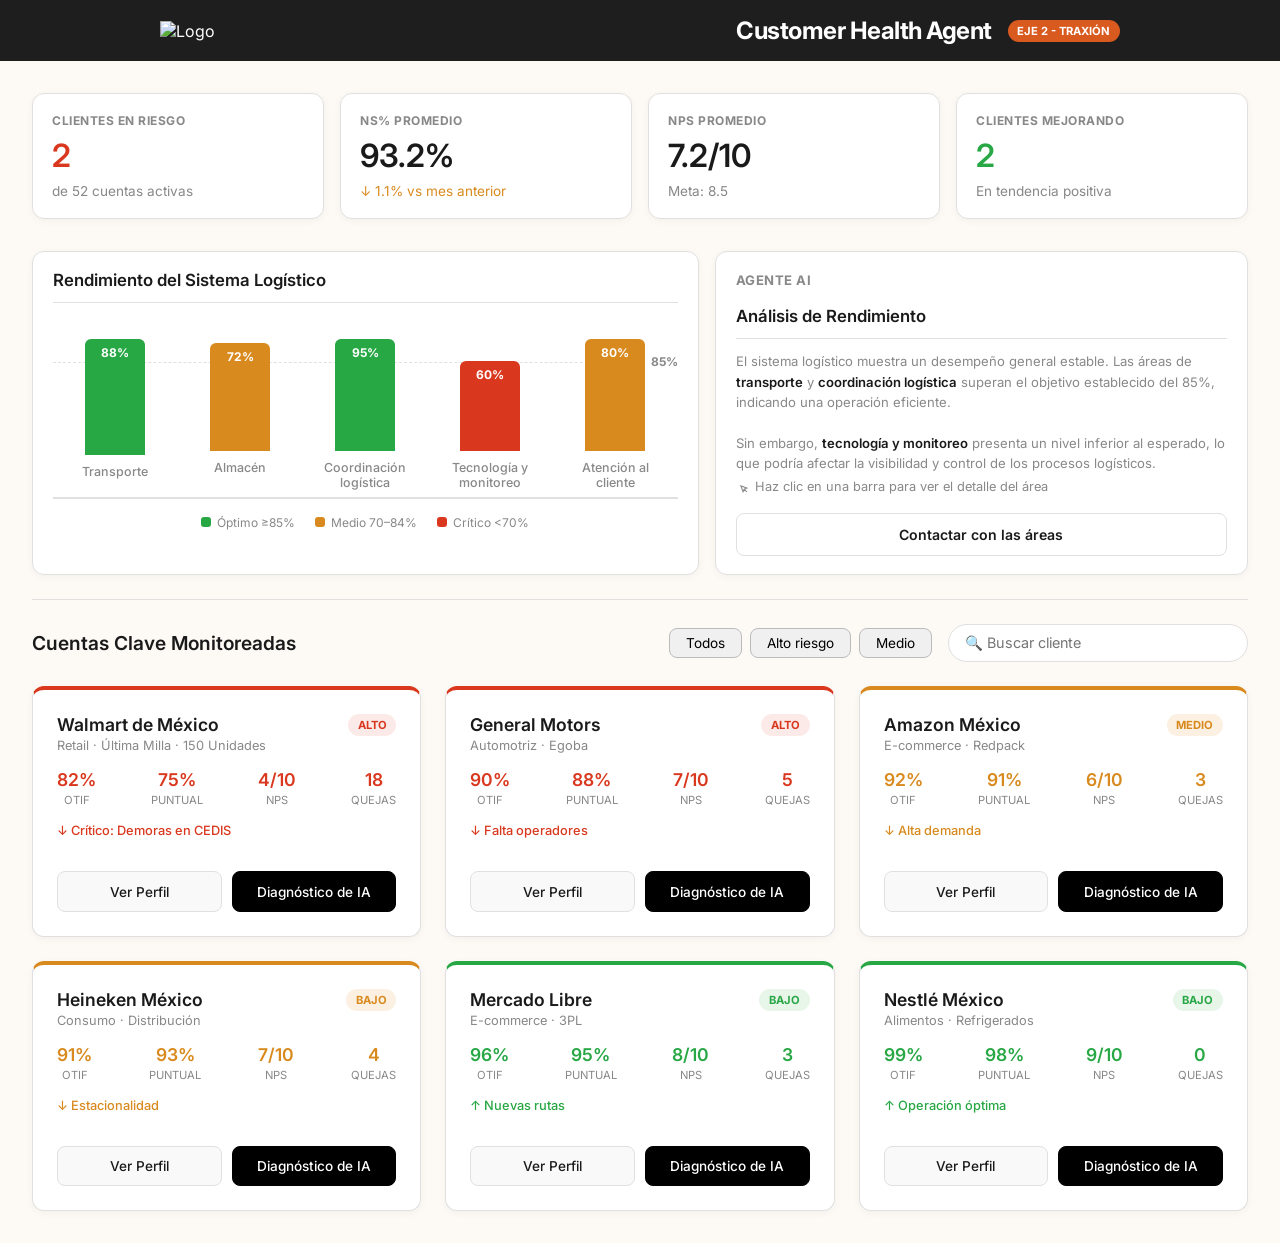
==== commit eb00343d: "botones" ====
--- a/index.html
+++ b/index.html
@@ -16,11 +16,6 @@
         <div class="topbar__logo">
             <h1>Customer Health Agent</h1>
             <span class="badge badge--brand">EJE 2 - TRAXIÓN</span>
-        </div>
-        <div class="topbar__filters">
-            <button class="btn btn--pill active">Todos</button>
-            <button class="btn btn--pill">Alto riesgo</button>
-            <button class="btn btn--pill">Deterioro</button>
         </div>
     </header>
 
@@ -120,6 +115,7 @@
                             <button class="btn-contacto">Contactar con las áreas</button>
                         </a>
                     </div>
+                    
                 </div>
 
                 <div class="panel-area" id="panel-area">
@@ -152,10 +148,19 @@
         </section>
 
         <section class="clients">
-            <div class="clients__header">
+           <div class="clients__header">
                 <h2>Cuentas Clave Monitoreadas</h2>
-                <div class="search-container">
-                    <input type="text" class="search-bar" placeholder="🔍 Buscar cliente" id="buscador">
+                
+                <div class="header-actions">
+                    <div class="topbar__filters">
+                        <button class="btn btn--pill active">Todos</button>
+                        <button class="btn btn--pill">Alto riesgo</button>
+                        <button class="btn btn--pill">Medio</button>
+                    </div> 
+
+                    <div class="search-container">
+                        <input type="text" class="search-bar" placeholder="🔍 Buscar cliente" id="buscador">
+                    </div>
                 </div>
             </div>
             <div class="clients__grid"></div>
--- a/css/styles.css
+++ b/css/styles.css
@@ -40,8 +40,6 @@
 .topbar__logo { display: flex; align-items: center; gap: 1rem; flex-wrap: wrap; }
 .topbar__logo h1 { font-size: 1.5rem; font-weight: 700; letter-spacing: -0.5px; }
 .topbar__subtitle { color: #aaa; font-size: 0.85rem; margin-left: 1rem; }
-.topbar__filters { display: flex; gap: 0.5rem; flex-wrap: wrap; }
-
 /* =========================================
    3. DASHBOARD Y LAYOUT
    ========================================= */
@@ -492,17 +490,22 @@
 .badge--warning-light { background-color: var(--warning-light); color: var(--warning); }
 .badge--success-light { background-color: var(--success-light); color: var(--success); }
 
+.topbar__filters { display: flex; gap: 0.5rem; flex-wrap: wrap; }
+
 .btn--pill {
+    display: flex;
+    justify-content: space-between;
     padding: 0.4rem 1rem;
-    border-radius: 20px;
-    background: transparent;
+    border-radius: 8px;
     border: 1px solid #444;
-    color: #ccc;
+    color: #ffffff;
     cursor: pointer;
     font-size: 0.85rem;
     white-space: nowrap;
 }
-.btn--pill.active { border-color: white; color: white; }
+
+.btn--pill { background-color: #f1f0f0; border-color: #bbbbbb; color: #000; }
+.btn--pill:hover { background-color: #e2e2e2 !important; color: #000 !important; }
 
 .client-card__actions {
     display: flex;
@@ -543,6 +546,13 @@
 .search-bar:focus {
     box-shadow: 0 0 0 4px rgba(221,177,157,0.1);
     width: 350px;
+}
+
+.header-actions {
+    display: flex;
+    align-items: center;
+    gap: 1rem; /* Espacio entre los botones y el buscador */
+    flex-wrap: wrap;
 }
 
 .text-danger  { color: var(--danger); }
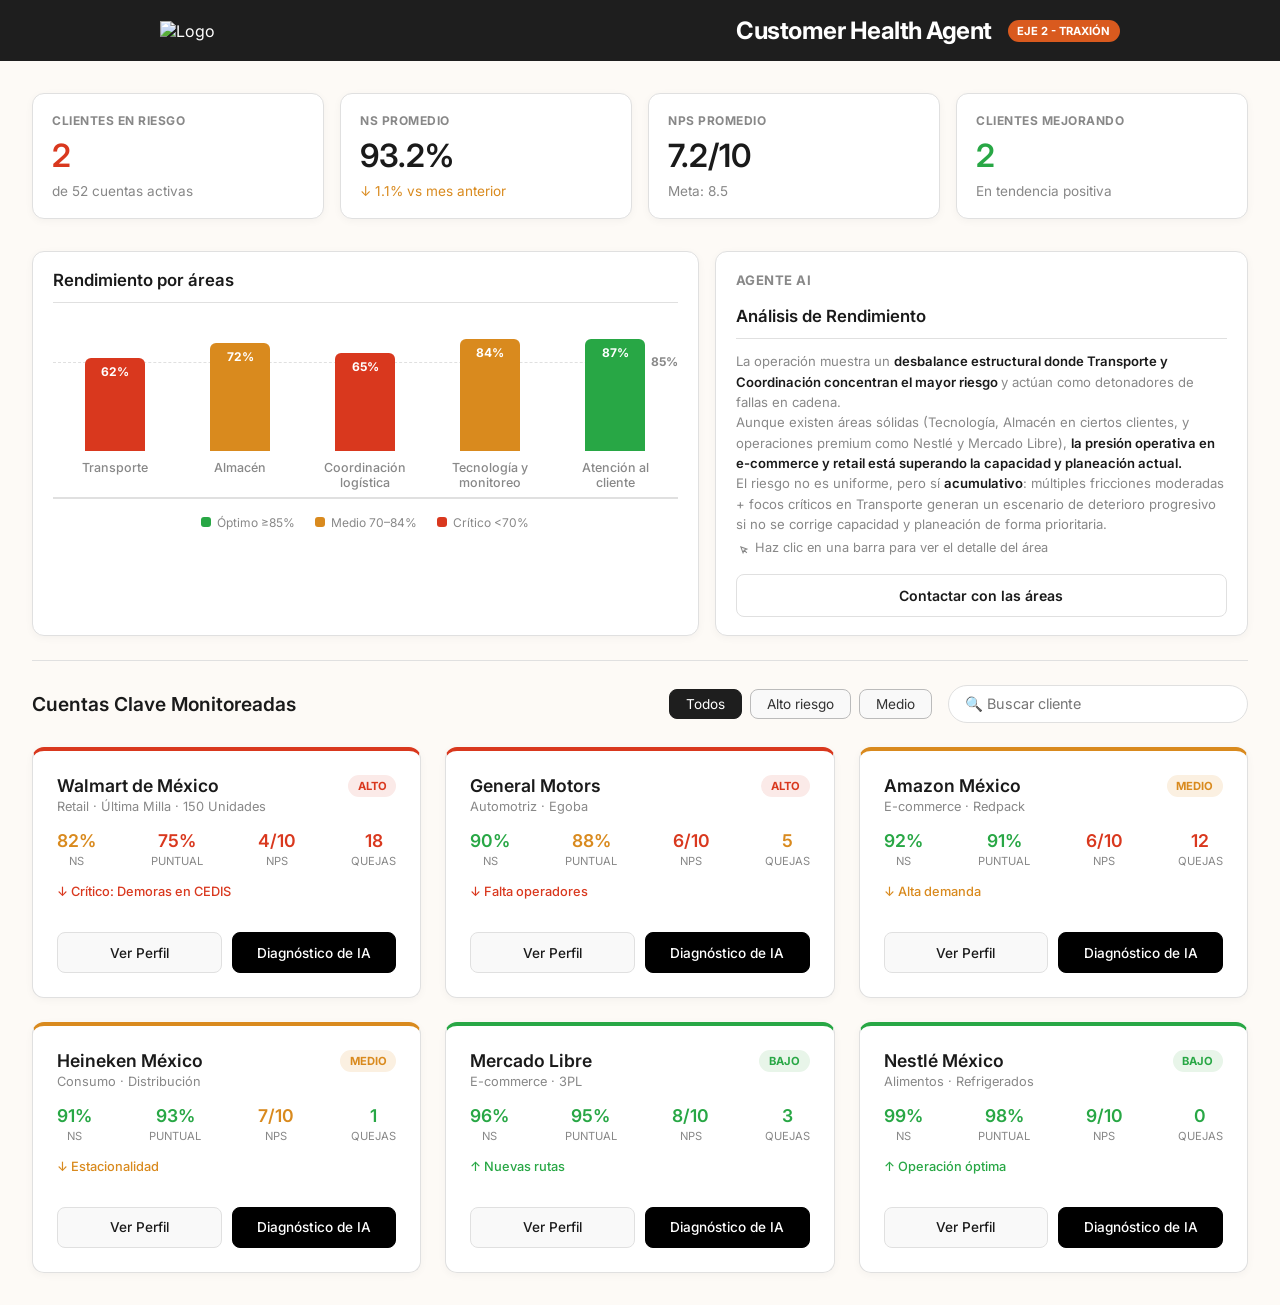
==== commit 0a376b0a: "penúltimo colores index" ====
--- a/index.html
+++ b/index.html
@@ -28,7 +28,7 @@
                 <p class="kpi-card__subtitle">de 52 cuentas activas</p>
             </div>
             <div class="kpi-card">
-                <p class="kpi-card__title">NS% PROMEDIO</p>
+                <p class="kpi-card__title">NS PROMEDIO</p>
                 <p class="kpi-card__value">93.2%</p>
                 <p class="kpi-card__subtitle text-warning">↓ 1.1% vs mes anterior</p>
             </div>
@@ -46,7 +46,7 @@
 
         <section class="Logistic">
             <section class="graphics">
-                <h2>Rendimiento del Sistema Logístico</h2>
+                <h2>Rendimiento por áreas</h2>
                 <br>
                 <div class="grafica">
                     <div class="meta"><span>85%</span></div>
@@ -100,11 +100,11 @@
                     <p class="panel-analisis__eyebrow">AGENTE AI</p>
                     <h3>Análisis de Rendimiento</h3>
                     <p>
-                        El sistema logístico muestra un desempeño general estable.
-                        Las áreas de <b>transporte</b> y <b>coordinación logística</b> superan el objetivo
-                        establecido del 85%, indicando una operación eficiente.<br><br>
-                        Sin embargo, <b>tecnología y monitoreo</b> presenta un nivel inferior al esperado,
-                        lo que podría afectar la visibilidad y control de los procesos logísticos.
+                        La operación muestra un <b>desbalance estructural donde Transporte y Coordinación concentran el mayor riesgo </b>y actúan como detonadores de fallas en cadena. <br>
+
+                        Aunque existen áreas sólidas (Tecnología, Almacén en ciertos clientes, y operaciones premium como Nestlé y Mercado Libre), <b>la presión operativa en e-commerce y retail está superando la capacidad y planeación actual.</b> <br>
+
+                        El riesgo no es uniforme, pero sí <b>acumulativo</b>: múltiples fricciones moderadas + focos críticos en Transporte generan un escenario de deterioro progresivo si no se corrige capacidad y planeación de forma prioritaria.
                     </p>
                     <p style="font-size:0.8rem; color:var(--text-muted); margin-top:-0.75rem; display:flex; align-items:center; gap:6px;">
                         <svg width="13" height="13" viewBox="0 0 24 24" fill="none" stroke="currentColor" stroke-width="2"><path d="M15 15l-2 5L9 9l11 4-5 2zm0 0l5 5"/></svg>
--- a/css/styles.css
+++ b/css/styles.css
@@ -492,6 +492,7 @@
 
 .topbar__filters { display: flex; gap: 0.5rem; flex-wrap: wrap; }
 
+/* Botón pill base */
 .btn--pill {
     display: flex;
     justify-content: space-between;
@@ -499,13 +500,26 @@
     border-radius: 8px;
     border: 1px solid #444;
     color: #ffffff;
+    background-color: transparent;
     cursor: pointer;
     font-size: 0.85rem;
     white-space: nowrap;
-}
-
-.btn--pill { background-color: #f1f0f0; border-color: #bbbbbb; color: #000; }
-.btn--pill:hover { background-color: #e2e2e2 !important; color: #000 !important; }
+    transition: all 0.2s;
+}
+.btn--pill:hover { border-color: #fff; color: #fff; }
+.btn--pill.active { border-color: #fff; color: #fff; }
+
+/* Pill sobre fondo claro (dentro de clients__header u otras secciones claras) */
+.clients__header .btn--pill,
+.header-actions .btn--pill {
+    background-color: #f9f9f9;
+    border-color: #bbbbbb;
+    color: #333;
+}
+.clients__header .btn--pill:hover,
+.header-actions .btn--pill:hover { background-color: #e2e2e2; color: #000; border-color: #999; }
+.clients__header .btn--pill.active,
+.header-actions .btn--pill.active { background-color: #1e1e1e; border-color: #1e1e1e; color: #fff; }
 
 .client-card__actions {
     display: flex;
@@ -590,4 +604,8 @@
     .search-bar:focus { width: 100%; }
     .client-card { padding: 16px; }
     .btn--outline-full { font-size: 0.78rem; padding: 0.6rem 0.4rem; }
-}+}
+
+.kpi-card__value.danger  { color: var(--danger); }
+.kpi-card__value.warning { color: var(--warning); }
+.kpi-card__value.success { color: var(--success); }
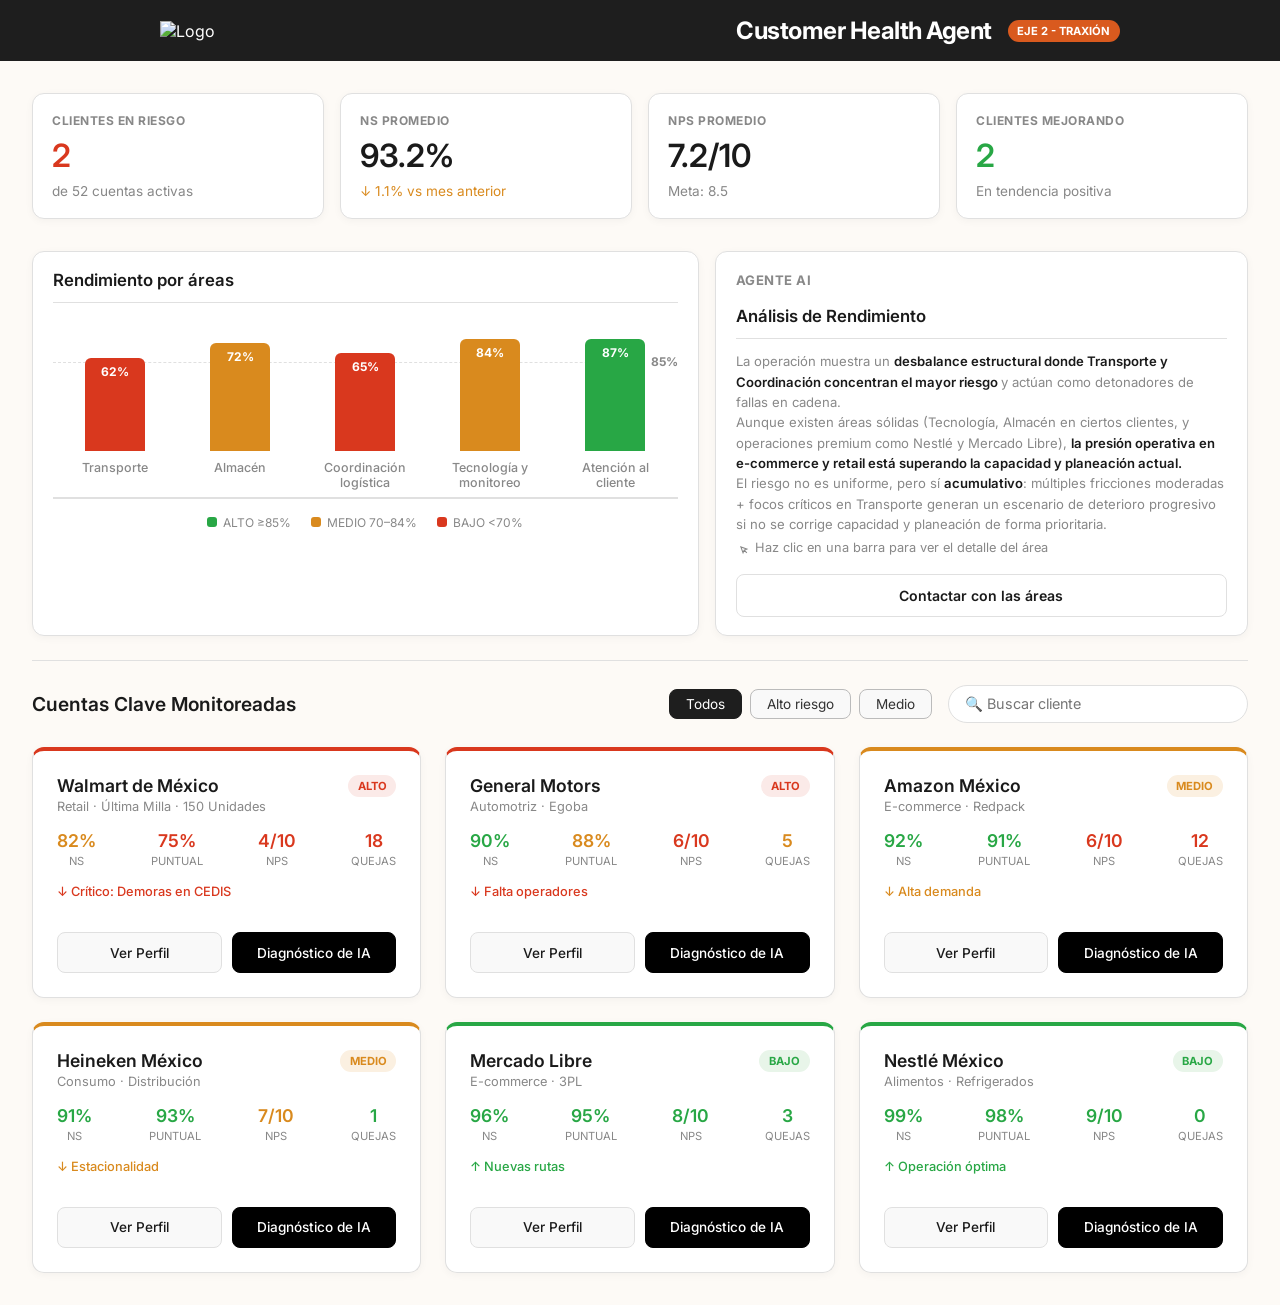
==== commit 0d6fa004: "primer borrador" ====
--- a/index.html
+++ b/index.html
@@ -88,9 +88,9 @@
                 </div>
 
                 <div class="leyenda">
-                    <div class="estado"><span class="color verde"></span>Óptimo ≥85%</div>
-                    <div class="estado"><span class="color amarillo"></span>Medio 70–84%</div>
-                    <div class="estado"><span class="color rojo"></span>Crítico &lt;70%</div>
+                    <div class="estado"><span class="color verde"></span>ALTO ≥85%</div>
+                    <div class="estado"><span class="color amarillo"></span>MEDIO 70–84%</div>
+                    <div class="estado"><span class="color rojo"></span>BAJO &lt;70%</div>
                 </div>
             </section>
 
